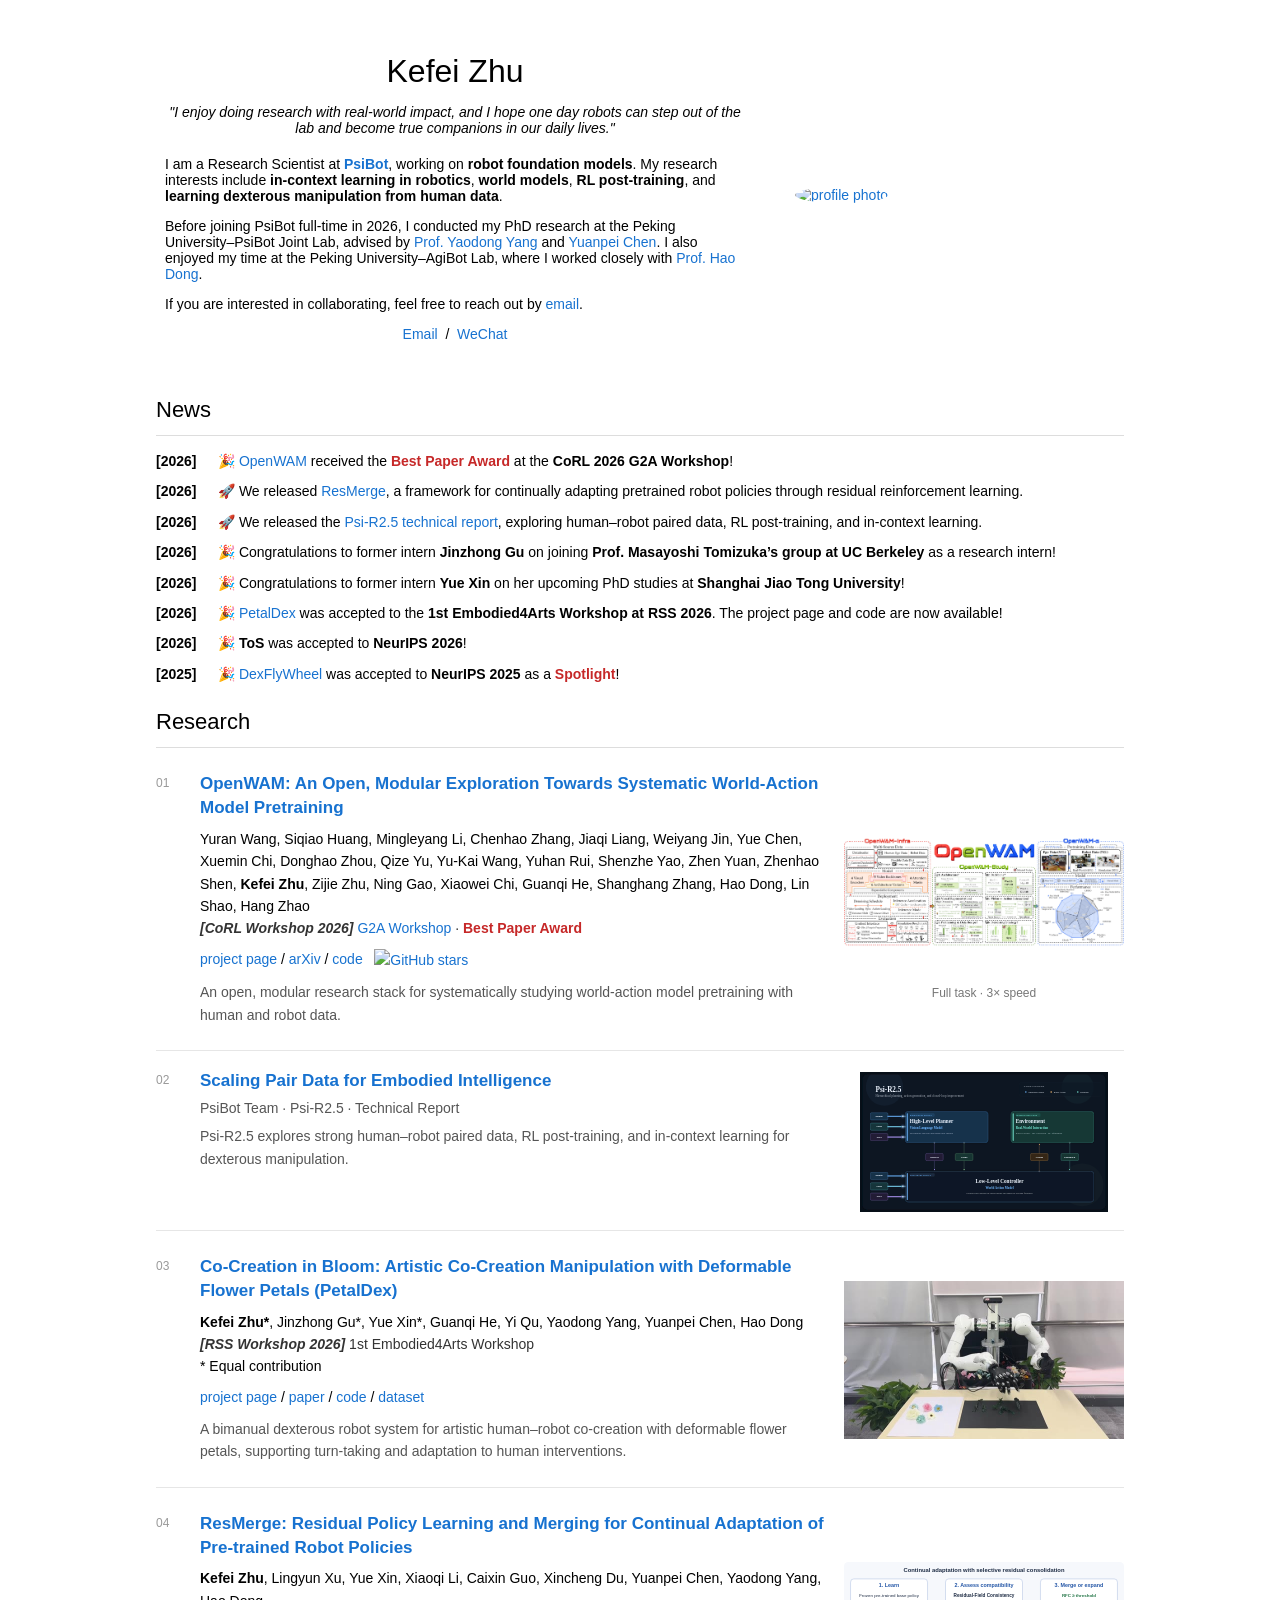
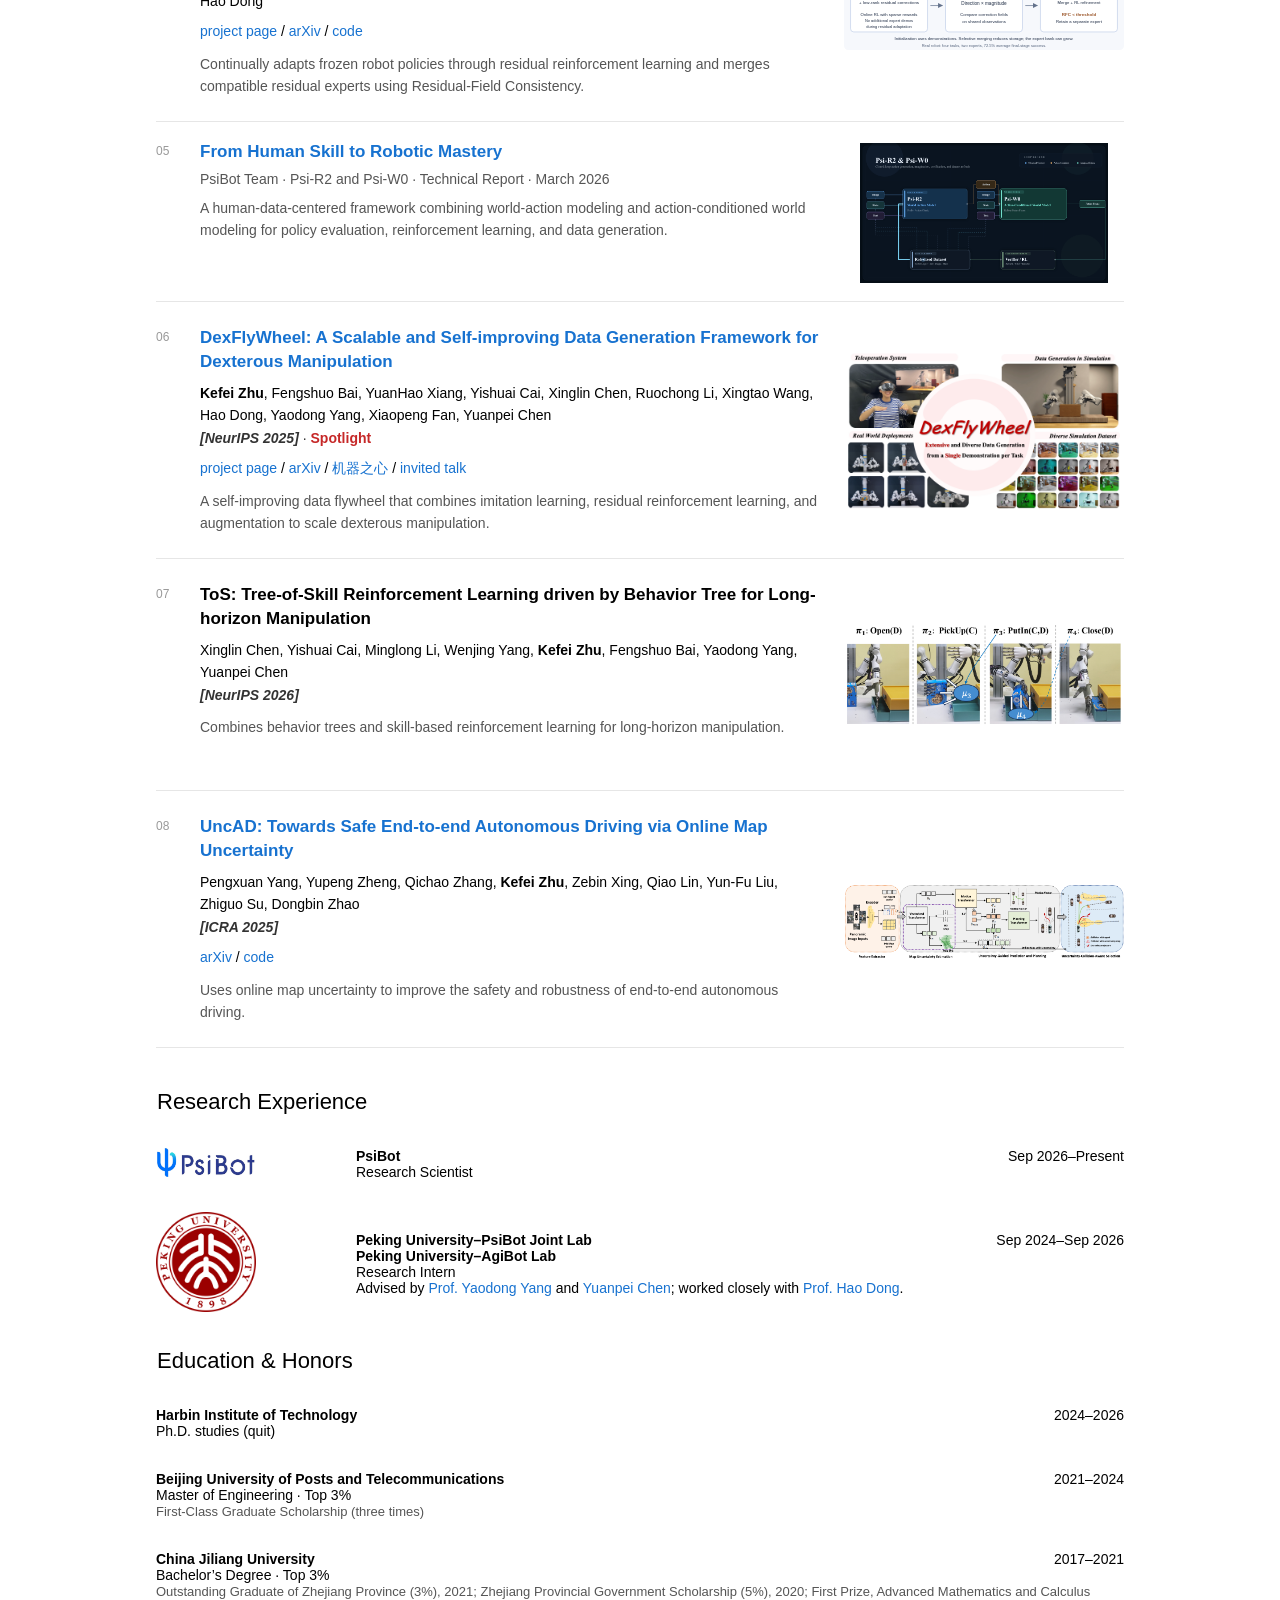
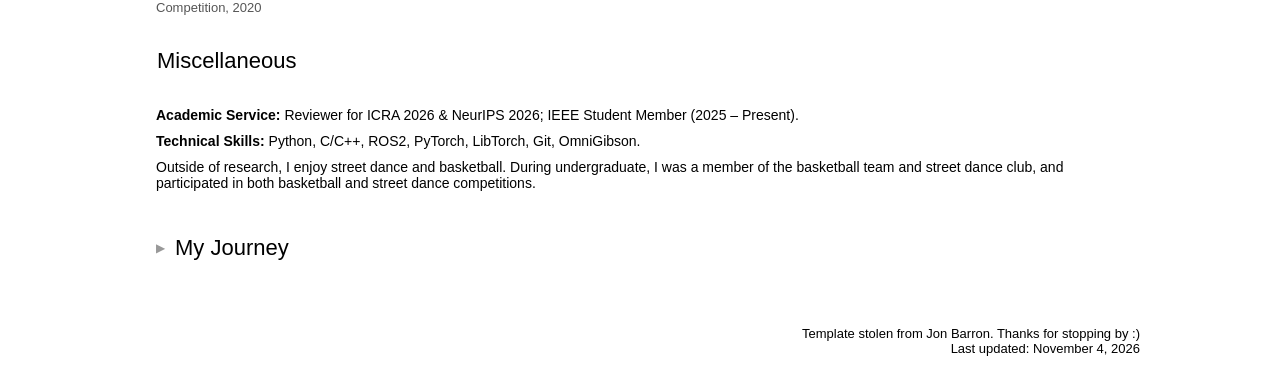
==== index.html @ 3077bc64 "Focus Yue Xin news on upcoming PhD studies" ====
<!DOCTYPE HTML>
<html lang="en">
  <head>
    <meta http-equiv="Content-Type" content="text/html; charset=UTF-8">

    <title>Kefei Zhu</title>

    <meta name="author" content="Kefei Zhu">
    <meta name="description" content="Kefei Zhu, Research Scientist at PsiBot. Research interests include in-context learning in robotics, world models, RL post-training, and dexterous manipulation from human data.">
    <meta name="viewport" content="width=device-width, initial-scale=1">
    <link rel="shortcut icon" href="images/favicon/favicon.ico" type="image/x-icon">
    <link rel="stylesheet" type="text/css" href="stylesheet.css?v=20261104-news">
  </head>

  <body>
    <main class="home-page">
          <table style="width:100%;border:0px;border-spacing:0px;border-collapse:separate;margin-right:auto;margin-left:auto;"><tbody>
            <tr style="padding:0px">
              <td style="padding:2.5%;width:63%;vertical-align:middle">
                <p class="name" style="text-align: center;">
                  Kefei Zhu
                </p>
                <p style="font-style: italic; text-align: center; margin-bottom: 20px;">
                  "I enjoy doing research with real-world impact, and I hope one day robots can step out of the lab and become true companions in our daily lives."
                </p>
                <p>
                  I am a Research Scientist at <a href="https://www.psibot.ai/en/home/"><strong>PsiBot</strong></a>, working on <strong>robot foundation models</strong>. My research interests include <strong>in-context learning in robotics</strong>, <strong>world models</strong>, <strong>RL post-training</strong>, and <strong>learning dexterous manipulation from human data</strong>.
                </p>
                <p>
                  Before joining PsiBot full-time in 2026, I conducted my PhD research at the Peking University&ndash;PsiBot Joint Lab, advised by <a href="https://www.yangyaodong.com/">Prof. Yaodong Yang</a> and <a href="https://cypypccpy.github.io/">Yuanpei Chen</a>. I also enjoyed my time at the Peking University&ndash;AgiBot Lab, where I worked closely with <a href="https://zsdonghao.github.io/">Prof. Hao Dong</a>.
                </p>
                <p>
                  If you are interested in collaborating, feel free to reach out by <a href="mailto:kefei.zhu321@gmail.com">email</a>.
                </p>
                <p style="text-align:center">
                  <a href="mailto:kefei.zhu321@gmail.com">Email</a> &nbsp;/&nbsp;
                  <a href="images/wechat.jpg">WeChat</a>
                  <!-- <a href="https://github.com/kefeizhu/">Github</a> -->
                </p>
              </td>
              <td style="padding:2.5%;width:37%;max-width:37%">
                <a href="images/KefeiZhu.jpg"><img style="width:100%;max-width:100%;object-fit: cover; border-radius: 50%;" alt="profile photo" src="images/KefeiZhu.jpg" class="hoverZoomLink"></a>
              </td>
            </tr>
          </tbody></table>
          <section class="news-section" aria-labelledby="news-heading">
            <h2 id="news-heading">News</h2>
            <ul class="news-list">
              <li><strong class="news-date">[2026]</strong><span>🎉 <a href="https://openwam-official.github.io/">OpenWAM</a> received the <strong class="publication-award">Best Paper Award</strong> at the <strong>CoRL 2026 G2A Workshop</strong>!</span></li>
              <li><strong class="news-date">[2026]</strong><span>🚀 We released <a href="https://resmerge.github.io/">ResMerge</a>, a framework for continually adapting pretrained robot policies through residual reinforcement learning.</span></li>
              <li><strong class="news-date">[2026]</strong><span>🚀 We released the <a href="https://cypypccpy.github.io/scaling-pair-data.github.io/">Psi-R2.5 technical report</a>, exploring human–robot paired data, RL post-training, and in-context learning.</span></li>
              <li><strong class="news-date">[2026]</strong><span>🎉 Congratulations to former intern <strong>Jinzhong Gu</strong> on joining <strong>Prof. Masayoshi Tomizuka’s group at UC Berkeley</strong> as a research intern!</span></li>
              <li><strong class="news-date">[2026]</strong><span>🎉 Congratulations to former intern <strong>Yue Xin</strong> on her upcoming PhD studies at <strong>Shanghai Jiao Tong University</strong>!</span></li>
              <li><strong class="news-date">[2026]</strong><span>🎉 <a href="https://petaldex.github.io/">PetalDex</a> was accepted to the <strong>1st Embodied4Arts Workshop at RSS 2026</strong>. The project page and code are now available!</span></li>
              <li><strong class="news-date">[2026]</strong><span>🎉 <strong>ToS</strong> was accepted to <strong>NeurIPS 2026</strong>!</span></li>
              <li><strong class="news-date">[2025]</strong><span>🎉 <a href="https://dexflywheel.github.io/">DexFlyWheel</a> was accepted to <strong>NeurIPS 2025</strong> as a <strong class="publication-award">Spotlight</strong>!</span></li>
            </ul>
          </section>
          <section class="research-section" aria-labelledby="research-heading">
            <h2 id="research-heading">Research</h2>
            <div class="research-list">
            <article class="research-work" aria-labelledby="openwam-title">
              <span class="research-number" aria-hidden="true">01</span>
              <div class="research-details">
                <h3 class="research-title" id="openwam-title"><a href="https://openwam-official.github.io/"><span class="papertitle">OpenWAM: An Open, Modular Exploration Towards Systematic World-Action Model Pretraining</span></a></h3>
                Yuran Wang, Siqiao Huang, Mingleyang Li, Chenhao Zhang, Jiaqi Liang, Weiyang Jin, Yue Chen, Xuemin Chi, Donghao Zhou, Qize Yu, Yu-Kai Wang, Yuhan Rui, Shenzhe Yao, Zhen Yuan, Zhenhao Shen, <strong>Kefei Zhu</strong>, Zijie Zhu, Ning Gao, Xiaowei Chi, Guanqi He, Shanghang Zhang, Hao Dong, Lin Shao, Hang Zhao<br>
                <span class="publication-status"><strong class="publication-venue">[CoRL Workshop 2026]</strong> <a href="https://actiongapworkshop.github.io/">G2A Workshop</a> &middot; <strong class="publication-award">Best Paper Award</strong></span>
                <p class="paper-links"><a href="https://openwam-official.github.io/">project page</a> / <a href="https://arxiv.org/abs/2609.07398">arXiv</a> / <a href="https://github.com/OpenWAM-Official/OpenWAM">code</a> &nbsp; <a href="https://github.com/OpenWAM-Official/OpenWAM"><img class="stars-badge" src="https://img.shields.io/github/stars/OpenWAM-Official/OpenWAM?style=social" alt="GitHub stars" loading="lazy"></a></p>
                <p class="research-description">An open, modular research stack for systematically studying world-action model pretraining with human and robot data.</p>
              </div>
              <figure class="research-preview"><a href="https://openwam-official.github.io/"><video autoplay muted loop playsinline preload="metadata" poster="images/openwam.jpg" aria-label="OpenWAM — complete dexterous toy-tower stacking task at 3× speed"><source src="media/openwam-tower.mp4" type="video/mp4"><img class="paper-image" src="images/openwam.jpg" alt="OpenWAM: An Open, Modular Exploration Towards Systematic World-Action Model Pretraining" loading="lazy"></video></a><figcaption class="preview-caption">Full task &middot; 3&times; speed</figcaption></figure>
            </article>
            <article class="research-work research-work--report" aria-labelledby="psi-r25-title">
              <span class="research-number" aria-hidden="true">02</span>
              <div class="research-details">
                <h3 class="research-title" id="psi-r25-title"><a href="https://cypypccpy.github.io/scaling-pair-data.github.io/"><span class="papertitle">Scaling Pair Data for Embodied Intelligence</span></a></h3>
                <p class="report-meta">PsiBot Team &middot; Psi-R2.5 &middot; Technical Report</p>
                <p class="research-description">Psi-R2.5 explores strong human–robot paired data, RL post-training, and in-context learning for dexterous manipulation.</p>
              </div>
              <figure class="research-preview"><a href="https://cypypccpy.github.io/scaling-pair-data.github.io/"><video autoplay muted loop playsinline preload="metadata" poster="images/psi-r25.svg" aria-label="Scaling Pair Data for Embodied Intelligence — demonstration preview"><source src="media/psi-r25.mp4" type="video/mp4"><img class="paper-image" src="images/psi-r25.svg" alt="Scaling Pair Data for Embodied Intelligence" loading="lazy"></video></a></figure>
            </article>
            <article class="research-work" aria-labelledby="petaldex-title">
              <span class="research-number" aria-hidden="true">03</span>
              <div class="research-details">
                <h3 class="research-title" id="petaldex-title"><a href="https://petaldex.github.io/"><span class="papertitle">Co-Creation in Bloom: Artistic Co-Creation Manipulation with Deformable Flower Petals (PetalDex)</span></a></h3>
                <strong>Kefei Zhu*</strong>, Jinzhong Gu*, Yue Xin*, Guanqi He, Yi Qu, Yaodong Yang, Yuanpei Chen, Hao Dong<br>
                <span class="publication-status"><strong class="publication-venue">[RSS Workshop 2026]</strong> 1st Embodied4Arts Workshop</span><br>
                <span class="equal-contribution">* Equal contribution</span>
                <p class="paper-links"><a href="https://petaldex.github.io/">project page</a> / <a href="https://petaldex.github.io/RSS2026_embodied4arts_workshop.pdf">paper</a> / <a href="https://github.com/zhucoffee/PetalDex">code</a> / <a href="https://huggingface.co/datasets/jasonGUself/PetalDex">dataset</a></p>
                <p class="research-description">A bimanual dexterous robot system for artistic human–robot co-creation with deformable flower petals, supporting turn-taking and adaptation to human interventions.</p>
              </div>
              <figure class="research-preview"><a href="https://petaldex.github.io/"><video autoplay muted loop playsinline preload="metadata" poster="images/petaldex-more-demos-04.jpg" aria-label="PetalDex — More Demos 04, complete flower-petal manipulation demonstration"><source src="media/petaldex-more-demos-04.mp4" type="video/mp4"><img class="paper-image" src="images/petaldex-more-demos-04.jpg" alt="PetalDex: artistic flower-petal manipulation" loading="lazy"></video></a></figure>
            </article>
            <article class="research-work" aria-labelledby="resmerge-title">
              <span class="research-number" aria-hidden="true">04</span>
              <div class="research-details">
                <h3 class="research-title" id="resmerge-title"><a href="https://resmerge.github.io/"><span class="papertitle">ResMerge: Residual Policy Learning and Merging for Continual Adaptation of Pre-trained Robot Policies</span></a></h3>
                <strong>Kefei Zhu</strong>, Lingyun Xu, Yue Xin, Xiaoqi Li, Caixin Guo, Xincheng Du, Yuanpei Chen, Yaodong Yang, Hao Dong<br>
                <p class="paper-links"><a href="https://resmerge.github.io/">project page</a> / <a href="https://arxiv.org/abs/2610.41663">arXiv</a> / <a href="https://github.com/zhucoffee/resmerge-official">code</a></p>
                <p class="research-description">Continually adapts frozen robot policies through residual reinforcement learning and merges compatible residual experts using Residual-Field Consistency.</p>
              </div>
              <figure class="research-preview"><a href="https://resmerge.github.io/"><video autoplay muted loop playsinline preload="metadata" poster="images/resmerge.svg" aria-label="ResMerge: Residual Policy Learning and Merging for Continual Adaptation of Pre-trained Robot Policies — demonstration preview"><source src="media/resmerge.mp4" type="video/mp4"><img class="paper-image" src="images/resmerge.svg" alt="ResMerge: Residual Policy Learning and Merging for Continual Adaptation of Pre-trained Robot Policies" loading="lazy"></video></a></figure>
            </article>
            <article class="research-work research-work--report" aria-labelledby="psi-human-skill-title">
              <span class="research-number" aria-hidden="true">05</span>
              <div class="research-details">
                <h3 class="research-title" id="psi-human-skill-title"><a href="https://cypypccpy.github.io/tech-blog.github.io/"><span class="papertitle">From Human Skill to Robotic Mastery</span></a></h3>
                <p class="report-meta">PsiBot Team &middot; Psi-R2 and Psi-W0 &middot; Technical Report &middot; March 2026</p>
                <p class="research-description">A human-data-centered framework combining world-action modeling and action-conditioned world modeling for policy evaluation, reinforcement learning, and data generation.</p>
              </div>
              <figure class="research-preview"><a href="https://cypypccpy.github.io/tech-blog.github.io/"><img class="paper-image" src="images/psi-human-skill.gif" alt="From Human Skill to Robotic Mastery" loading="lazy"></a></figure>
            </article>
            <article class="research-work" aria-labelledby="dexflywheel-title">
              <span class="research-number" aria-hidden="true">06</span>
              <div class="research-details">
                <h3 class="research-title" id="dexflywheel-title"><a href="https://dexflywheel.github.io/"><span class="papertitle">DexFlyWheel: A Scalable and Self-improving Data Generation Framework for Dexterous Manipulation</span></a></h3>
                <strong>Kefei Zhu</strong>, Fengshuo Bai, YuanHao Xiang, Yishuai Cai, Xinglin Chen, Ruochong Li, Xingtao Wang, Hao Dong, Yaodong Yang, Xiaopeng Fan, Yuanpei Chen<br>
                <span class="publication-status"><strong class="publication-venue">[NeurIPS 2025]</strong> &middot; <strong class="publication-award">Spotlight</strong></span>
                <p class="paper-links"><a href="https://dexflywheel.github.io/">project page</a> / <a href="https://arxiv.org/abs/2509.23829">arXiv</a> / <a href="https://mp.weixin.qq.com/s/LDokC_fXorPEbX37he-Esg">机器之心</a> / <a href="https://www.bilibili.com/video/BV1tXUQBUEtm/">invited talk</a></p>
                <p class="research-description">A self-improving data flywheel that combines imitation learning, residual reinforcement learning, and augmentation to scale dexterous manipulation.</p>
              </div>
              <figure class="research-preview"><a href="https://dexflywheel.github.io/"><video autoplay muted loop playsinline preload="metadata" poster="images/dexflywheel.jpg" aria-label="DexFlyWheel: A Scalable and Self-improving Data Generation Framework for Dexterous Manipulation — demonstration preview"><source src="media/dexflywheel.mp4" type="video/mp4"><img class="paper-image" src="images/dexflywheel.jpg" alt="DexFlyWheel: A Scalable and Self-improving Data Generation Framework for Dexterous Manipulation" loading="lazy"></video></a></figure>
            </article>
            <article class="research-work" aria-labelledby="tos-title">
              <span class="research-number" aria-hidden="true">07</span>
              <div class="research-details">
                <h3 class="research-title" id="tos-title"><span class="papertitle">ToS: Tree-of-Skill Reinforcement Learning driven by Behavior Tree for Long-horizon Manipulation</span></h3>
                Xinglin Chen, Yishuai Cai, Minglong Li, Wenjing Yang, <strong>Kefei Zhu</strong>, Fengshuo Bai, Yaodong Yang, Yuanpei Chen<br>
                <span class="publication-status"><strong class="publication-venue">[NeurIPS 2026]</strong></span>
                <p class="research-description">Combines behavior trees and skill-based reinforcement learning for long-horizon manipulation.</p>
              </div>
              <figure class="research-preview"><img class="paper-image" src="images/tos.jpg" alt="ToS: Tree-of-Skill Reinforcement Learning driven by Behavior Tree for Long-horizon Manipulation" loading="lazy"></figure>
            </article>
            <article class="research-work" aria-labelledby="uncad-title">
              <span class="research-number" aria-hidden="true">08</span>
              <div class="research-details">
                <h3 class="research-title" id="uncad-title"><a href="https://arxiv.org/abs/2504.12826"><span class="papertitle">UncAD: Towards Safe End-to-end Autonomous Driving via Online Map Uncertainty</span></a></h3>
                Pengxuan Yang, Yupeng Zheng, Qichao Zhang, <strong>Kefei Zhu</strong>, Zebin Xing, Qiao Lin, Yun-Fu Liu, Zhiguo Su, Dongbin Zhao<br>
                <span class="publication-status"><strong class="publication-venue">[ICRA 2025]</strong></span>
                <p class="paper-links"><a href="https://arxiv.org/abs/2504.12826">arXiv</a> / <a href="https://github.com/pengxuanyang/UncAD">code</a></p>
                <p class="research-description">Uses online map uncertainty to improve the safety and robustness of end-to-end autonomous driving.</p>
              </div>
              <figure class="research-preview"><a href="https://arxiv.org/abs/2504.12826"><img class="paper-image" src="images/UncAD.jpg" alt="UncAD: Towards Safe End-to-end Autonomous Driving via Online Map Uncertainty" loading="lazy"></a></figure>
            </article>
            </div>
          </section>

          <table style="width:100%;margin:0 auto;border:0;border-spacing:0;padding:16px;">
            <tbody><tr><td><h2>Research Experience</h2></td></tr></tbody>
          </table>
          <table style="width:100%;border:0;border-spacing:0;margin:0 auto;"><tbody>
            <tr>
              <td style="padding:16px;width:20%;vertical-align:middle;"><img class="institution-logo" src="images/psibot_logo.jpg" alt="PsiBot logo" loading="lazy"></td>
              <td style="padding:16px;width:80%;vertical-align:middle;">
                <strong>PsiBot</strong><span class="entry-date">Sep 2026&ndash;Present</span><br>
                Research Scientist
              </td>
            </tr>
            <tr>
              <td style="padding:16px;width:20%;vertical-align:middle;"><img class="institution-logo" src="images/pku_logo.jpg" alt="Peking University logo" loading="lazy"></td>
              <td style="padding:16px;width:80%;vertical-align:middle;">
                <strong>Peking University&ndash;PsiBot Joint Lab</strong><span class="entry-date">Sep 2024&ndash;Sep 2026</span><br>
                <strong>Peking University&ndash;AgiBot Lab</strong><br>
                Research Intern<br>
                Advised by <a href="https://www.yangyaodong.com/">Prof. Yaodong Yang</a> and <a href="https://cypypccpy.github.io/">Yuanpei Chen</a>; worked closely with <a href="https://zsdonghao.github.io/">Prof. Hao Dong</a>.
              </td>
            </tr>
          </tbody></table>

          <table style="width:100%;margin:0 auto;border:0;border-spacing:0;padding:16px;">
            <tbody><tr><td><h2>Education &amp; Honors</h2></td></tr></tbody>
          </table>
          <table style="width:100%;border:0;border-spacing:0;margin:0 auto;"><tbody>
            <tr>
              <td style="padding:16px;width:100%;vertical-align:middle;">
                <strong>Harbin Institute of Technology</strong><span class="entry-date">2024&ndash;2026</span><br>
                Ph.D. studies (quit)
              </td>
            </tr>
            <tr>
              <td style="padding:16px;width:100%;vertical-align:middle;">
                <strong>Beijing University of Posts and Telecommunications</strong><span class="entry-date">2021&ndash;2024</span><br>
                Master of Engineering &middot; Top 3%<br>
                <span class="honors">First-Class Graduate Scholarship (three times)</span>
              </td>
            </tr>
            <tr>
              <td style="padding:16px;width:100%;vertical-align:middle;">
                <strong>China Jiliang University</strong><span class="entry-date">2017&ndash;2021</span><br>
                Bachelor&rsquo;s Degree &middot; Top 3%<br>
                <span class="honors">Outstanding Graduate of Zhejiang Province (3%), 2021; Zhejiang Provincial Government Scholarship (5%), 2020; First Prize, Advanced Mathematics and Calculus Competition, 2020</span>
              </td>
            </tr>
          </tbody></table>

          <table style="width:100%; margin:0 auto; border:0; border-spacing:0; padding:16px;"><tbody>
            <tr>
              <td>
                <h2>Miscellaneous</h2>
              </td>
            </tr>
          </tbody></table>
          <table style="width:100%;border:0;border-spacing:0;margin:0 auto;"><tbody>
            <tr>
              <td style="padding:16px;width:100%;vertical-align:middle;">
                <p style="margin:0 0 10px;">
                  <strong>Academic Service:</strong> Reviewer for ICRA 2026 &amp; NeurIPS 2026; IEEE Student Member (2025 &ndash; Present).
                </p>
                <p style="margin:0 0 10px;">
                  <strong>Technical Skills:</strong> Python, C/C++, ROS2, PyTorch, LibTorch, Git, OmniGibson.
                </p>
                <p style="margin:0;">
                  Outside of research, I enjoy street dance and basketball. During undergraduate, I was a member of the basketball team and street dance club, and participated in both basketball and street dance competitions.
                </p>
              </td>
            </tr>
          </tbody></table>

          <section class="journey-section" aria-labelledby="journey-heading">
            <details class="journey-section-details" id="my-journey">
              <summary><h2 id="journey-heading">My Journey</h2></summary>
              <div class="journey-philosophy">
                <p>
                  Looking back, many of my decisions seemed "risky" because they went against the grain.  But they were consistent in one thing: I kept choosing depth, long-term value, and technical foundations over short-term comfort. I don't regret the detours. They compounded.
                </p>
              </div>

              <div class="timeline">

                <div class="timeline-node">
                  <details>
                    <summary>2022.06</summary>
                    <div class="story">
                      Decision: Chose a young autonomous driving startup (PhiGent) over a big-tech internship that most of my peers pursued.<br>
                      <em>Story: I chose hands-on learning and faster feedback loops. Lost the glitz of big-tech, but I got to physically test and experience dozens of different autonomous vehicles, transforming from someone who barely knew cars into a total car enthusiast. 🚗✨</em>
                    </div>
                  </details>
                </div>

                <div class="timeline-node">
                  <details>
                    <summary>2023.03</summary>
                    <div class="story">
                      Decision: Chose a Zeekr PnC algorithm internship instead of a more predictable product-manager path at Horizon Robotics.<br>
                      <em>Story: I leaned into depth over comfort, diving into first principles by developing a C/C++ based ADAS system—a truly massive industrial-scale framework 💻. I'll never forget the scorching summer in Jiading, Shanghai, the boiling hot seats of the Zeekr 001 test cars 🥵, and my amazing, supportive colleagues. Hearing the TLA feature I worked on mentioned at the official product launch made my heart race. I proudly earned an SP-level return offer. Huge thanks to the Zeekr ADAS team, the place where my engineering skills were truly forged! Production deployment is the ultimate engineering crucible! 🔥🚗🛠️</em>
                    </div>
                  </details>
                </div>

                <div class="timeline-node">
                  <details>
                    <summary>2023.12</summary>
                    <div class="story">
                      Decision: Chose to continue research at CASIA instead of a SenseTime autonomous driving internship offer.<br>
                      <em>Story: Engineering helped me grow💪, but research fascinates me✨. I chose rigor and long-horizon questions—the kind of work that compounds, even if it looks slower at first. A massive thank you to the professors and peers at the CASIA DRL Lab—this was the birthplace of my research enlightenment. 🌱📚</em>
                    </div>
                  </details>
                </div>

                <div class="timeline-node">
                  <details>
                    <summary>2024.06</summary>
                    <div class="story">
                      Decision: Chose to pursue a PhD instead of lucrative SP offers from Huawei Vehicle BU and Zeekr.<br>
                      <em>Story: I chose long-term growth and independence, betting on compounding skills over early stability. Deeply grateful for my family's unwavering support❤️. RIP to all the LeetCode problems I grinded🙏, though TuT. I guess I won't be "Trapping Rain Water" with dynamic programming anytime soon 😢🌧️. </em>
                    </div>
                  </details>
                </div>

                <div class="timeline-node">
                  <details>
                    <summary>2024.09</summary>
                    <div class="story">
                      Decision: Chose embodied AI—joined PsiBot and Peking University as a research intern.<br>
                      <em>Story: I followed genuine curiosity and impact, moving toward scalable robot learning for open-world real life. Here, I learned how to drive a research project independently from start to finish and how to elegantly bridge industry and academia—this really feels like the best setup I could have asked for. 🤖✨</em>
                    </div>
                  </details>
                </div>

                <div class="timeline-node">
                  <details>
                    <summary>2026</summary>
                    <div class="story">
                      Goal: Hope to do something meaningful in embodied AI while keeping my hairline intact. 💻🤡<br>
                      <em>Story: Beyond the papers, I hope to keep that same "heart-racing" excitement I felt in the Zeekr test cars. Whether the loss curve goes down or the robot arm goes haywire, as long as I'm still solving hard problems with cool people, it's a win. (And please—stop staying up so late!) ✌️</em>
                    </div>
                  </details>
                </div>

              </div>
            </details>
          </section>

          <table style="width:100%;border:0px;border-spacing:0px;border-collapse:separate;margin-right:auto;margin-left:auto;margin-top:1.5rem;"><tbody>
            <tr>
              <td style="padding:0px">
                <p style="text-align:right;font-size:small;">
                  Template stolen from Jon Barron. Thanks for stopping by :)<br>
                  Last updated: November 4, 2026
                </p>
              </td>
            </tr>
          </tbody></table>
    </main>
  </body>
</html>
---- stylesheet.css ----
/* latin-ext */
@font-face {
  font-family: 'Lato';
  font-style: italic;
  font-weight: 400;
  src: local('Lato Italic'), local('Lato-Italic'), url(https://fonts.gstatic.com/s/lato/v15/S6u8w4BMUTPHjxsAUi-qNiXg7eU0.woff2) format('woff2');
  unicode-range: U+0100-024F, U+0259, U+1E00-1EFF, U+2020, U+20A0-20AB, U+20AD-20CF, U+2113, U+2C60-2C7F, U+A720-A7FF;
}
/* latin */
@font-face {
  font-family: 'Lato';
  font-style: italic;
  font-weight: 400;
  src: local('Lato Italic'), local('Lato-Italic'), url(https://fonts.gstatic.com/s/lato/v15/S6u8w4BMUTPHjxsAXC-qNiXg7Q.woff2) format('woff2');
  unicode-range: U+0000-00FF, U+0131, U+0152-0153, U+02BB-02BC, U+02C6, U+02DA, U+02DC, U+2000-206F, U+2074, U+20AC, U+2122, U+2191, U+2193, U+2212, U+2215, U+FEFF, U+FFFD;
}
/* latin-ext */
@font-face {
  font-family: 'Lato';
  font-style: italic;
  font-weight: 700;
  src: local('Lato Bold Italic'), local('Lato-BoldItalic'), url(https://fonts.gstatic.com/s/lato/v15/S6u_w4BMUTPHjxsI5wq_FQftx9897sxZ.woff2) format('woff2');
  unicode-range: U+0100-024F, U+0259, U+1E00-1EFF, U+2020, U+20A0-20AB, U+20AD-20CF, U+2113, U+2C60-2C7F, U+A720-A7FF;
}
/* latin */
@font-face {
  font-family: 'Lato';
  font-style: italic;
  font-weight: 700;
  src: local('Lato Bold Italic'), local('Lato-BoldItalic'), url(https://fonts.gstatic.com/s/lato/v15/S6u_w4BMUTPHjxsI5wq_Gwftx9897g.woff2) format('woff2');
  unicode-range: U+0000-00FF, U+0131, U+0152-0153, U+02BB-02BC, U+02C6, U+02DA, U+02DC, U+2000-206F, U+2074, U+20AC, U+2122, U+2191, U+2193, U+2212, U+2215, U+FEFF, U+FFFD;
}
/* latin-ext */
@font-face {
  font-family: 'Lato';
  font-style: normal;
  font-weight: 400;
  src: local('Lato Regular'), local('Lato-Regular'), url(https://fonts.gstatic.com/s/lato/v15/S6uyw4BMUTPHjxAwXiWtFCfQ7A.woff2) format('woff2');
  unicode-range: U+0100-024F, U+0259, U+1E00-1EFF, U+2020, U+20A0-20AB, U+20AD-20CF, U+2113, U+2C60-2C7F, U+A720-A7FF;
}
/* latin */
@font-face {
  font-family: 'Lato';
  font-style: normal;
  font-weight: 400;
  src: local('Lato Regular'), local('Lato-Regular'), url(https://fonts.gstatic.com/s/lato/v15/S6uyw4BMUTPHjx4wXiWtFCc.woff2) format('woff2');
  unicode-range: U+0000-00FF, U+0131, U+0152-0153, U+02BB-02BC, U+02C6, U+02DA, U+02DC, U+2000-206F, U+2074, U+20AC, U+2122, U+2191, U+2193, U+2212, U+2215, U+FEFF, U+FFFD;
}
/* latin-ext */
@font-face {
  font-family: 'Lato';
  font-style: normal;
  font-weight: 700;
  src: local('Lato Bold'), local('Lato-Bold'), url(https://fonts.gstatic.com/s/lato/v15/S6u9w4BMUTPHh6UVSwaPGQ3q5d0N7w.woff2) format('woff2');
  unicode-range: U+0100-024F, U+0259, U+1E00-1EFF, U+2020, U+20A0-20AB, U+20AD-20CF, U+2113, U+2C60-2C7F, U+A720-A7FF;
}
/* latin */
@font-face {
  font-family: 'Lato';
  font-style: normal;
  font-weight: 700;
  src: local('Lato Bold'), local('Lato-Bold'), url(https://fonts.gstatic.com/s/lato/v15/S6u9w4BMUTPHh6UVSwiPGQ3q5d0.woff2) format('woff2');
  unicode-range: U+0000-00FF, U+0131, U+0152-0153, U+02BB-02BC, U+02C6, U+02DA, U+02DC, U+2000-206F, U+2074, U+20AC, U+2122, U+2191, U+2193, U+2212, U+2215, U+FEFF, U+FFFD;
}

a {
  color: #1772d0;
  text-decoration: none;
}

a:focus,
a:hover {
  color: #f09228;
  text-decoration: none;
}

body,
td,
th,
tr,
p,
a {
  font-family: 'Lato', Verdana, Helvetica, sans-serif;
  font-size: 14px;
}

strong {
  font-family: 'Lato', Verdana, Helvetica, sans-serif;
  font-size: 14px;
}

h2 {
  margin: 0;
  font-weight: normal;
  font-family: 'Lato', Verdana, Helvetica, sans-serif;
  font-size: 22px;
}

.papertitle {
  font-family: 'Lato', Verdana, Helvetica, sans-serif;
  font-size: 14px;
  font-weight: 700;
}

.name {
  padding-top: 20px;
  margin: 0;
  font-family: 'Lato', Verdana, Helvetica, sans-serif;
  font-size: 32px;
}

.one {
  width: 200px;
  height: 200px;
  position: relative;
  overflow: hidden;
}

.two {
  width: 200px;
  height: 200px;
  position: absolute;
  top: 0;
  left: 0;
  opacity: 0;
  transition: opacity .2s ease-in-out;
  -moz-transition: opacity .2s ease-in-out;
  -webkit-transition: opacity .2s ease-in-out;
}

.two img {
  width: 200px;
  height: 200px;
  object-fit: cover;
}

.fade {
  transition: opacity .2s ease-in-out;
  -moz-transition: opacity .2s ease-in-out;
  -webkit-transition: opacity .2s ease-in-out;
}

span.highlight {
  background-color: #ffffd0;
}

.colored-box {
    color: black;
    padding: 20px;
    display: inline-block;
    border-radius: 10px;
}

.paper-image {
  display: block;
  width: 200px;
  max-width: 100%;
  height: auto;
}

.institution-logo {
  width: 100px;
  max-width: 100%;
  height: auto;
}

.publication-status {
  color: #333;
}

.publication-venue {
  font-style: italic;
  font-weight: 700;
}

.publication-award {
  color: #c62828;
  font-weight: 700;
}

.preview-caption {
  margin-top: 4px;
  color: #777;
  font-size: 12px;
  text-align: center;
}

.paper-links {
  margin: 8px 0;
}

.stars-badge {
  height: 20px;
  vertical-align: middle;
}

.home-page {
  width: 100%;
  max-width: 1000px;
  margin: 0 auto;
}

.news-section,
.research-section {
  margin: 16px 16px 24px;
}

.news-section > h2,
.research-section > h2 {
  padding-bottom: 12px;
  border-bottom: 1px solid #ddd;
}

.news-list {
  margin: 14px 0 0;
  padding: 0;
  list-style: none;
}

.news-list li {
  display: grid;
  grid-template-columns: 52px minmax(0, 1fr);
  gap: 10px;
  margin: 0 0 8px;
  line-height: 1.6;
}

.news-date {
  white-space: nowrap;
}

.research-work {
  display: grid;
  grid-template-columns: 24px minmax(0, 1fr) 280px;
  gap: 20px;
  align-items: start;
  padding: 24px 0;
  border-bottom: 1px solid #e6e6e6;
}

.research-number {
  padding-top: 4px;
  color: #999;
  font-size: 12px;
}

.research-details {
  min-width: 0;
  line-height: 1.6;
}

.research-title {
  margin: 0 0 8px;
  font-size: 17px;
  font-weight: 600;
  line-height: 1.4;
}

.research-title a,
.research-title .papertitle {
  font-size: inherit;
  font-weight: inherit;
}

.research-preview {
  align-self: center;
  margin: 3px 0 0;
}

.research-preview .paper-image,
.research-preview video {
  display: block;
  width: 100%;
  max-width: none;
  height: 180px;
  object-fit: contain;
  border-radius: 2px;
}

.research-work--report {
  padding: 18px 0;
}

.research-work--report .research-title {
  margin-bottom: 4px;
}

.report-meta {
  margin: 0;
  color: #555;
}

.research-work--report .research-description {
  margin-top: 6px;
}

.research-work--report .research-preview .paper-image,
.research-work--report .research-preview video {
  height: auto;
  max-height: 140px;
}

.research-details .paper-links {
  margin: 8px 0 0;
}

.research-description {
  margin: 10px 0 0;
  color: #555;
}

.entry-date {
  float: right;
}

.honors {
  color: #555;
  font-size: 13px;
}

.journey-section {
  padding: 16px;
}

.journey-section-details > summary {
  display: flex;
  align-items: center;
  gap: 10px;
  padding: 12px 0;
  cursor: pointer;
  list-style: none;
}

.journey-section-details > summary::-webkit-details-marker {
  display: none;
}

.journey-section-details > summary::before {
  content: '▶';
  color: #999;
  font-size: 12px;
}

.journey-section-details[open] > summary::before {
  content: '▼';
}

.journey-section-details > summary:focus-visible {
  outline: 2px solid #1772d0;
  outline-offset: 4px;
}

.journey-section .timeline {
  position: relative;
  padding-left: 32px;
  border-left: 2px solid #ddd;
}

.journey-section .timeline-node {
  position: relative;
  margin-bottom: 12px;
}

.journey-section .timeline-node::before {
  content: '';
  position: absolute;
  left: -40px;
  top: 8px;
  width: 10px;
  height: 10px;
  border-radius: 50%;
  background: #1772d0;
}

.journey-section .timeline-node details summary {
  cursor: pointer;
  font-weight: 600;
  font-size: 16px;
  list-style: none;
  padding: 4px 0;
}

.journey-section .timeline-node details summary::-webkit-details-marker {
  display: none;
}

.journey-section .timeline-node details summary::after {
  content: ' ▶';
  font-size: 12px;
  color: #999;
}

.journey-section .timeline-node details[open] summary::after {
  content: ' ▼';
}

.journey-section .timeline-node .story {
  margin-top: 8px;
  padding: 12px;
  background: #f9f9f9;
  border-radius: 6px;
  color: #444;
  line-height: 1.6;
  font-size: 14px;
}

.journey-section .timeline-node .story em {
  display: block;
  margin-top: 6px;
  color: #666;
  font-style: italic;
}

.journey-section .journey-philosophy {
  background: #f7f7f7;
  padding: 20px 24px;
  border-radius: 10px;
  margin-bottom: 20px;
}

.journey-section .journey-philosophy p {
  margin: 0;
  font-size: 15px;
  line-height: 1.7;
  color: #444;
}

@media (max-width: 760px) {
  .research-work {
    grid-template-columns: minmax(0, 1fr);
    gap: 16px;
  }

  .research-number {
    display: none;
  }

  .research-preview {
    justify-self: center;
    width: 100%;
    max-width: 560px;
    margin: 0;
  }

  .research-preview .paper-image,
  .research-preview video {
    height: auto;
    max-height: 320px;
  }
}

@media (max-width: 600px) {
  .entry-date {
    display: block;
    float: none;
    color: #666;
    margin-top: 4px;
  }
}
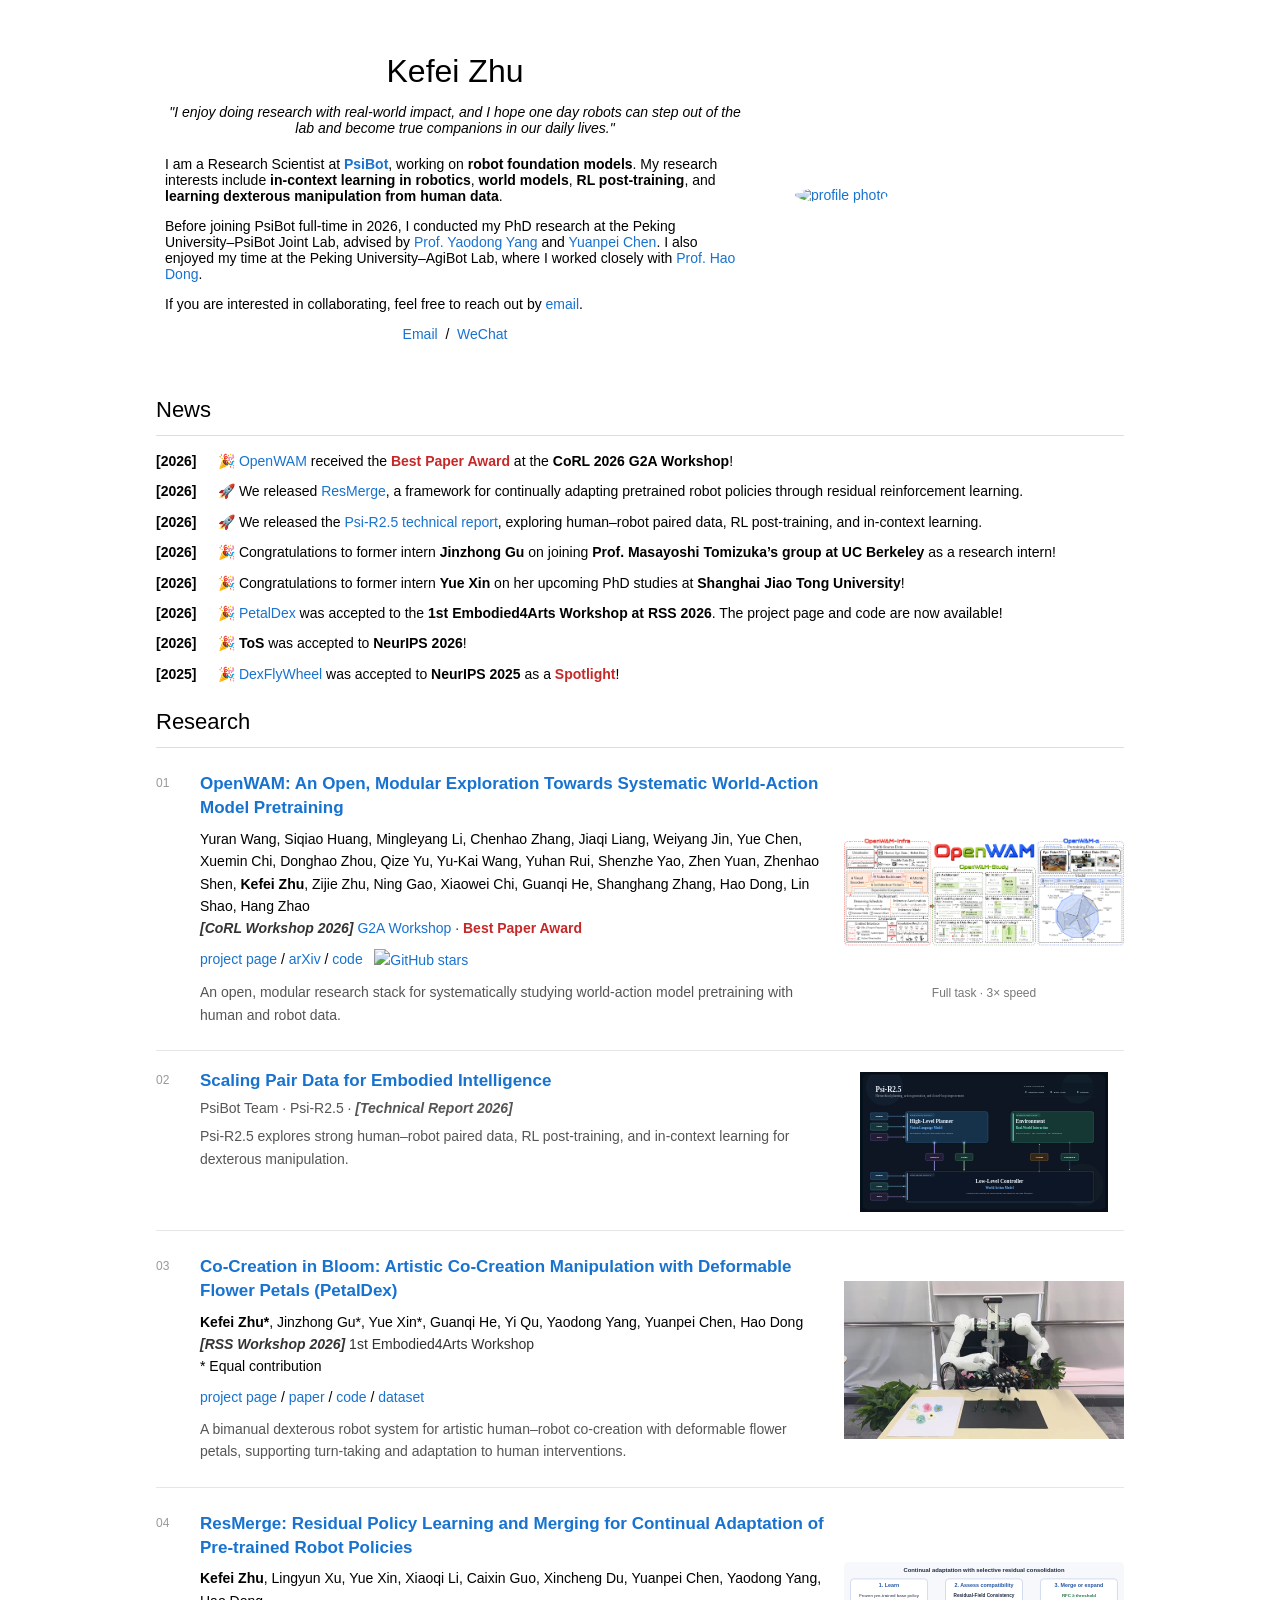
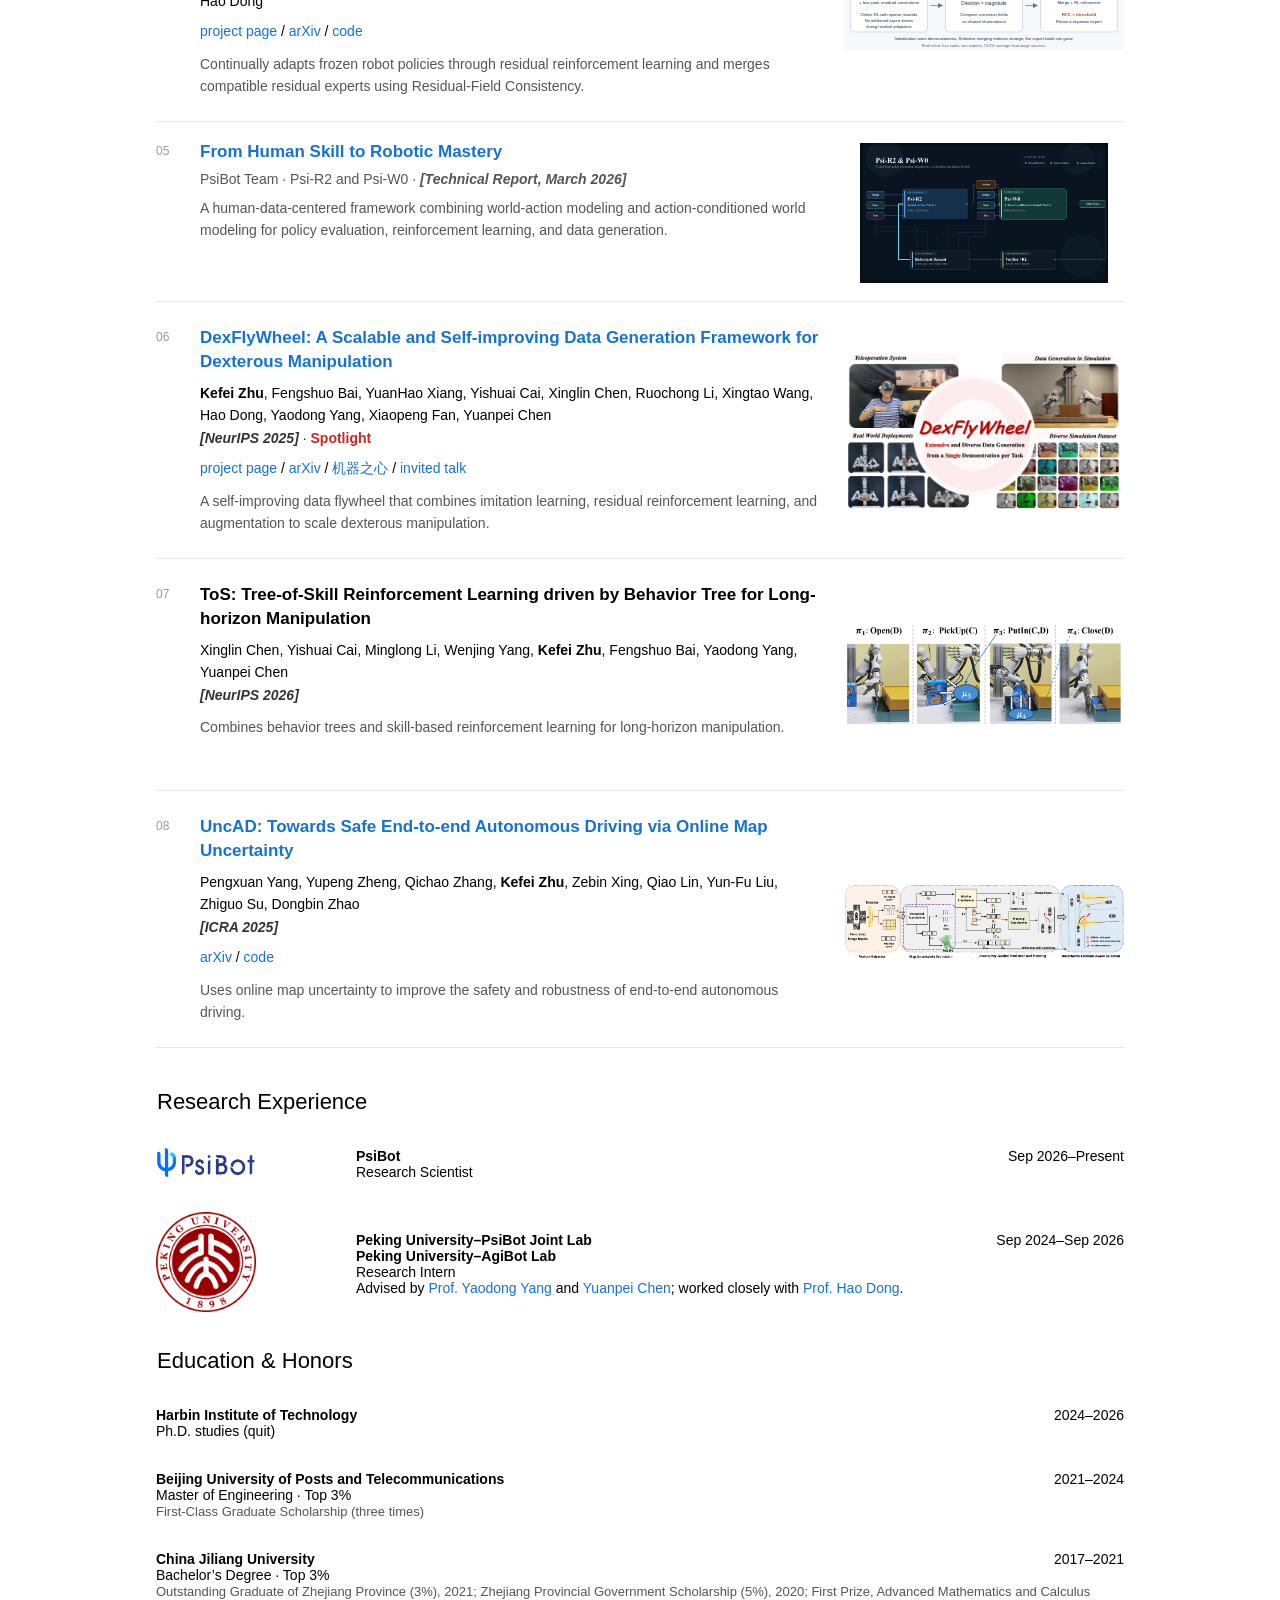
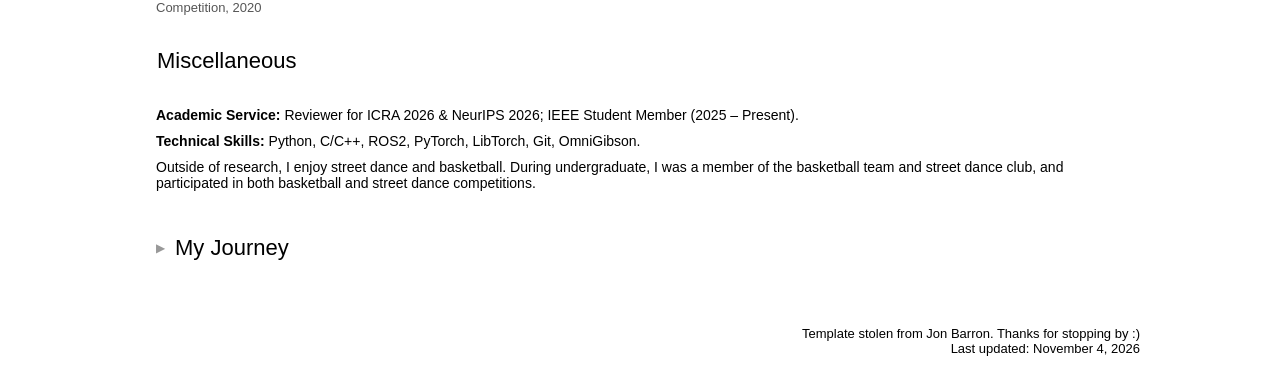
==== commit c71bf0a8: "Style technical report labels like publication venues" ====
--- a/index.html
+++ b/index.html
@@ -74,7 +74,7 @@
               <span class="research-number" aria-hidden="true">02</span>
               <div class="research-details">
                 <h3 class="research-title" id="psi-r25-title"><a href="https://cypypccpy.github.io/scaling-pair-data.github.io/"><span class="papertitle">Scaling Pair Data for Embodied Intelligence</span></a></h3>
-                <p class="report-meta">PsiBot Team &middot; Psi-R2.5 &middot; Technical Report</p>
+                <p class="report-meta">PsiBot Team &middot; Psi-R2.5 &middot; <strong class="publication-venue">[Technical Report 2026]</strong></p>
                 <p class="research-description">Psi-R2.5 explores strong human–robot paired data, RL post-training, and in-context learning for dexterous manipulation.</p>
               </div>
               <figure class="research-preview"><a href="https://cypypccpy.github.io/scaling-pair-data.github.io/"><video autoplay muted loop playsinline preload="metadata" poster="images/psi-r25.svg" aria-label="Scaling Pair Data for Embodied Intelligence — demonstration preview"><source src="media/psi-r25.mp4" type="video/mp4"><img class="paper-image" src="images/psi-r25.svg" alt="Scaling Pair Data for Embodied Intelligence" loading="lazy"></video></a></figure>
@@ -105,7 +105,7 @@
               <span class="research-number" aria-hidden="true">05</span>
               <div class="research-details">
                 <h3 class="research-title" id="psi-human-skill-title"><a href="https://cypypccpy.github.io/tech-blog.github.io/"><span class="papertitle">From Human Skill to Robotic Mastery</span></a></h3>
-                <p class="report-meta">PsiBot Team &middot; Psi-R2 and Psi-W0 &middot; Technical Report &middot; March 2026</p>
+                <p class="report-meta">PsiBot Team &middot; Psi-R2 and Psi-W0 &middot; <strong class="publication-venue">[Technical Report, March 2026]</strong></p>
                 <p class="research-description">A human-data-centered framework combining world-action modeling and action-conditioned world modeling for policy evaluation, reinforcement learning, and data generation.</p>
               </div>
               <figure class="research-preview"><a href="https://cypypccpy.github.io/tech-blog.github.io/"><img class="paper-image" src="images/psi-human-skill.gif" alt="From Human Skill to Robotic Mastery" loading="lazy"></a></figure>
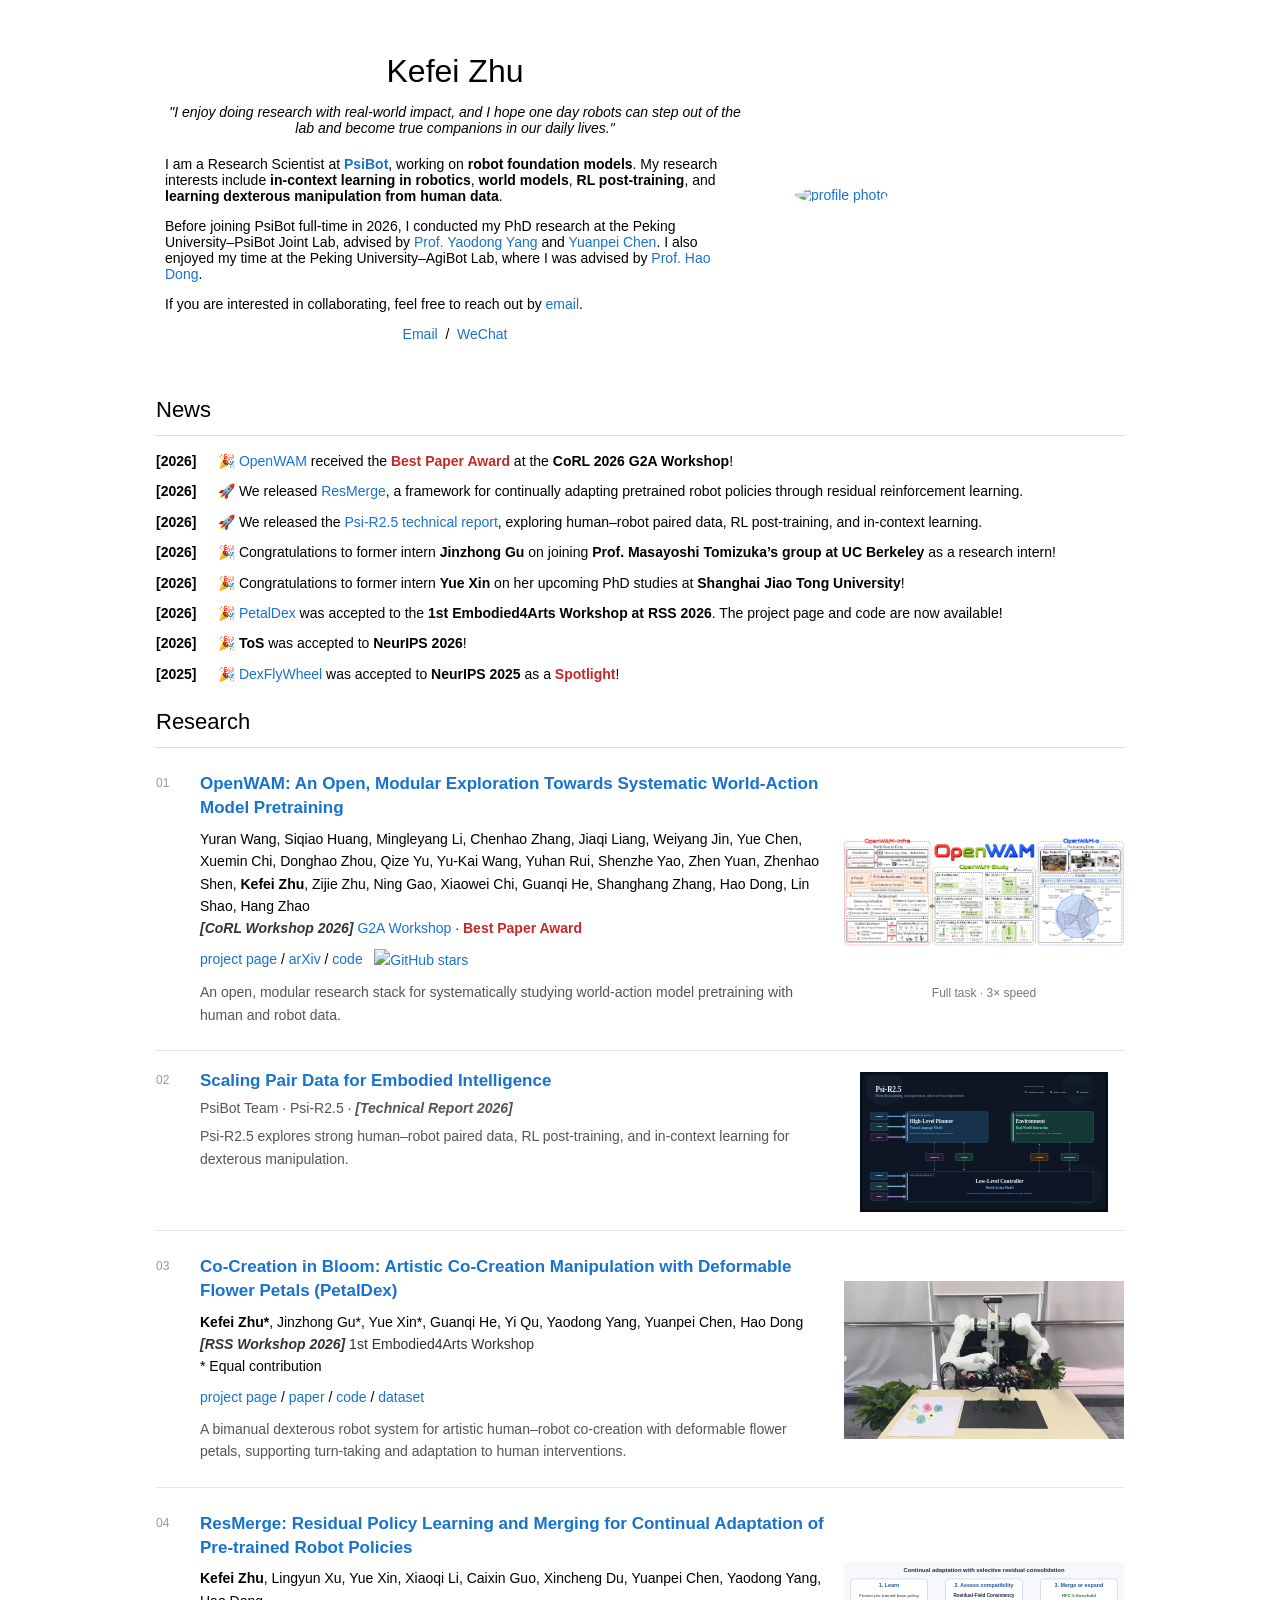
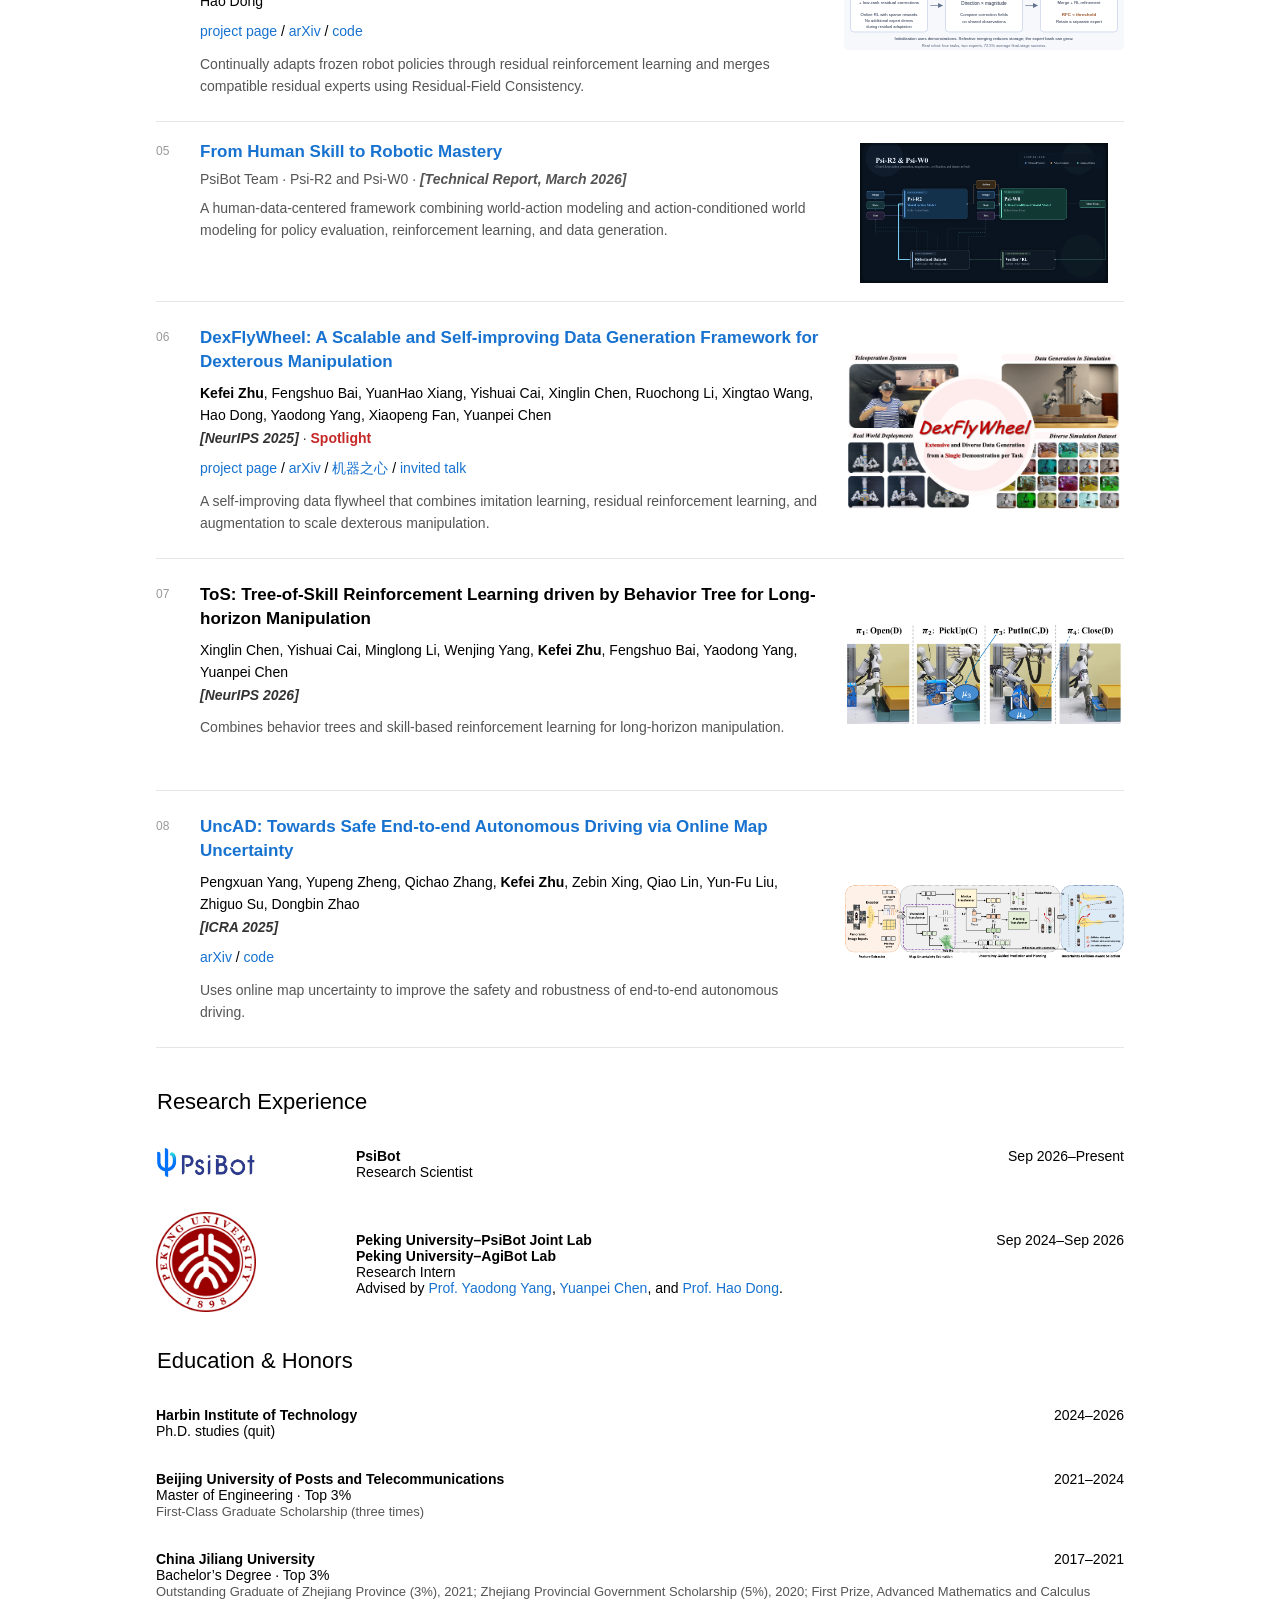
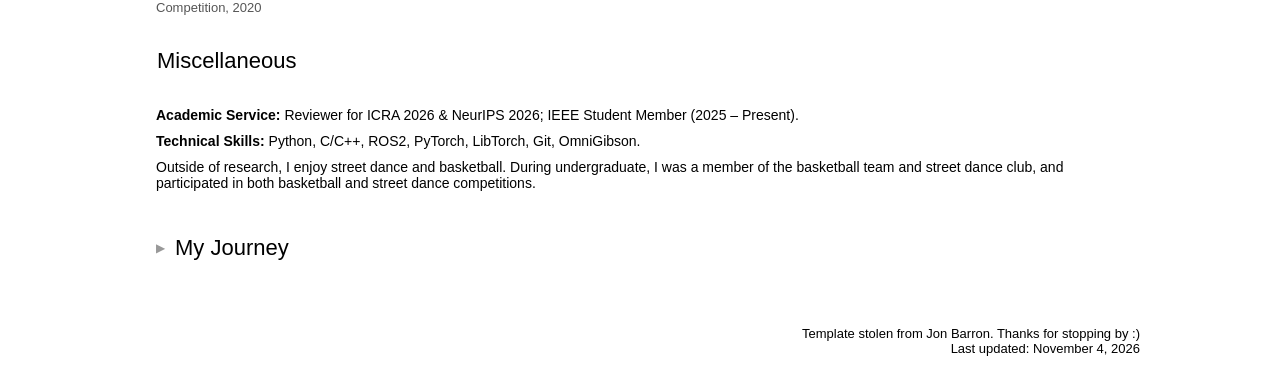
==== commit cc4019bb: "Recognize all three research advisors consistently" ====
--- a/index.html
+++ b/index.html
@@ -27,7 +27,7 @@
                   I am a Research Scientist at <a href="https://www.psibot.ai/en/home/"><strong>PsiBot</strong></a>, working on <strong>robot foundation models</strong>. My research interests include <strong>in-context learning in robotics</strong>, <strong>world models</strong>, <strong>RL post-training</strong>, and <strong>learning dexterous manipulation from human data</strong>.
                 </p>
                 <p>
-                  Before joining PsiBot full-time in 2026, I conducted my PhD research at the Peking University&ndash;PsiBot Joint Lab, advised by <a href="https://www.yangyaodong.com/">Prof. Yaodong Yang</a> and <a href="https://cypypccpy.github.io/">Yuanpei Chen</a>. I also enjoyed my time at the Peking University&ndash;AgiBot Lab, where I worked closely with <a href="https://zsdonghao.github.io/">Prof. Hao Dong</a>.
+                  Before joining PsiBot full-time in 2026, I conducted my PhD research at the Peking University&ndash;PsiBot Joint Lab, advised by <a href="https://www.yangyaodong.com/">Prof. Yaodong Yang</a> and <a href="https://cypypccpy.github.io/">Yuanpei Chen</a>. I also enjoyed my time at the Peking University&ndash;AgiBot Lab, where I was advised by <a href="https://zsdonghao.github.io/">Prof. Hao Dong</a>.
                 </p>
                 <p>
                   If you are interested in collaborating, feel free to reach out by <a href="mailto:kefei.zhu321@gmail.com">email</a>.
@@ -162,7 +162,7 @@
                 <strong>Peking University&ndash;PsiBot Joint Lab</strong><span class="entry-date">Sep 2024&ndash;Sep 2026</span><br>
                 <strong>Peking University&ndash;AgiBot Lab</strong><br>
                 Research Intern<br>
-                Advised by <a href="https://www.yangyaodong.com/">Prof. Yaodong Yang</a> and <a href="https://cypypccpy.github.io/">Yuanpei Chen</a>; worked closely with <a href="https://zsdonghao.github.io/">Prof. Hao Dong</a>.
+                Advised by <a href="https://www.yangyaodong.com/">Prof. Yaodong Yang</a>, <a href="https://cypypccpy.github.io/">Yuanpei Chen</a>, and <a href="https://zsdonghao.github.io/">Prof. Hao Dong</a>.
               </td>
             </tr>
           </tbody></table>
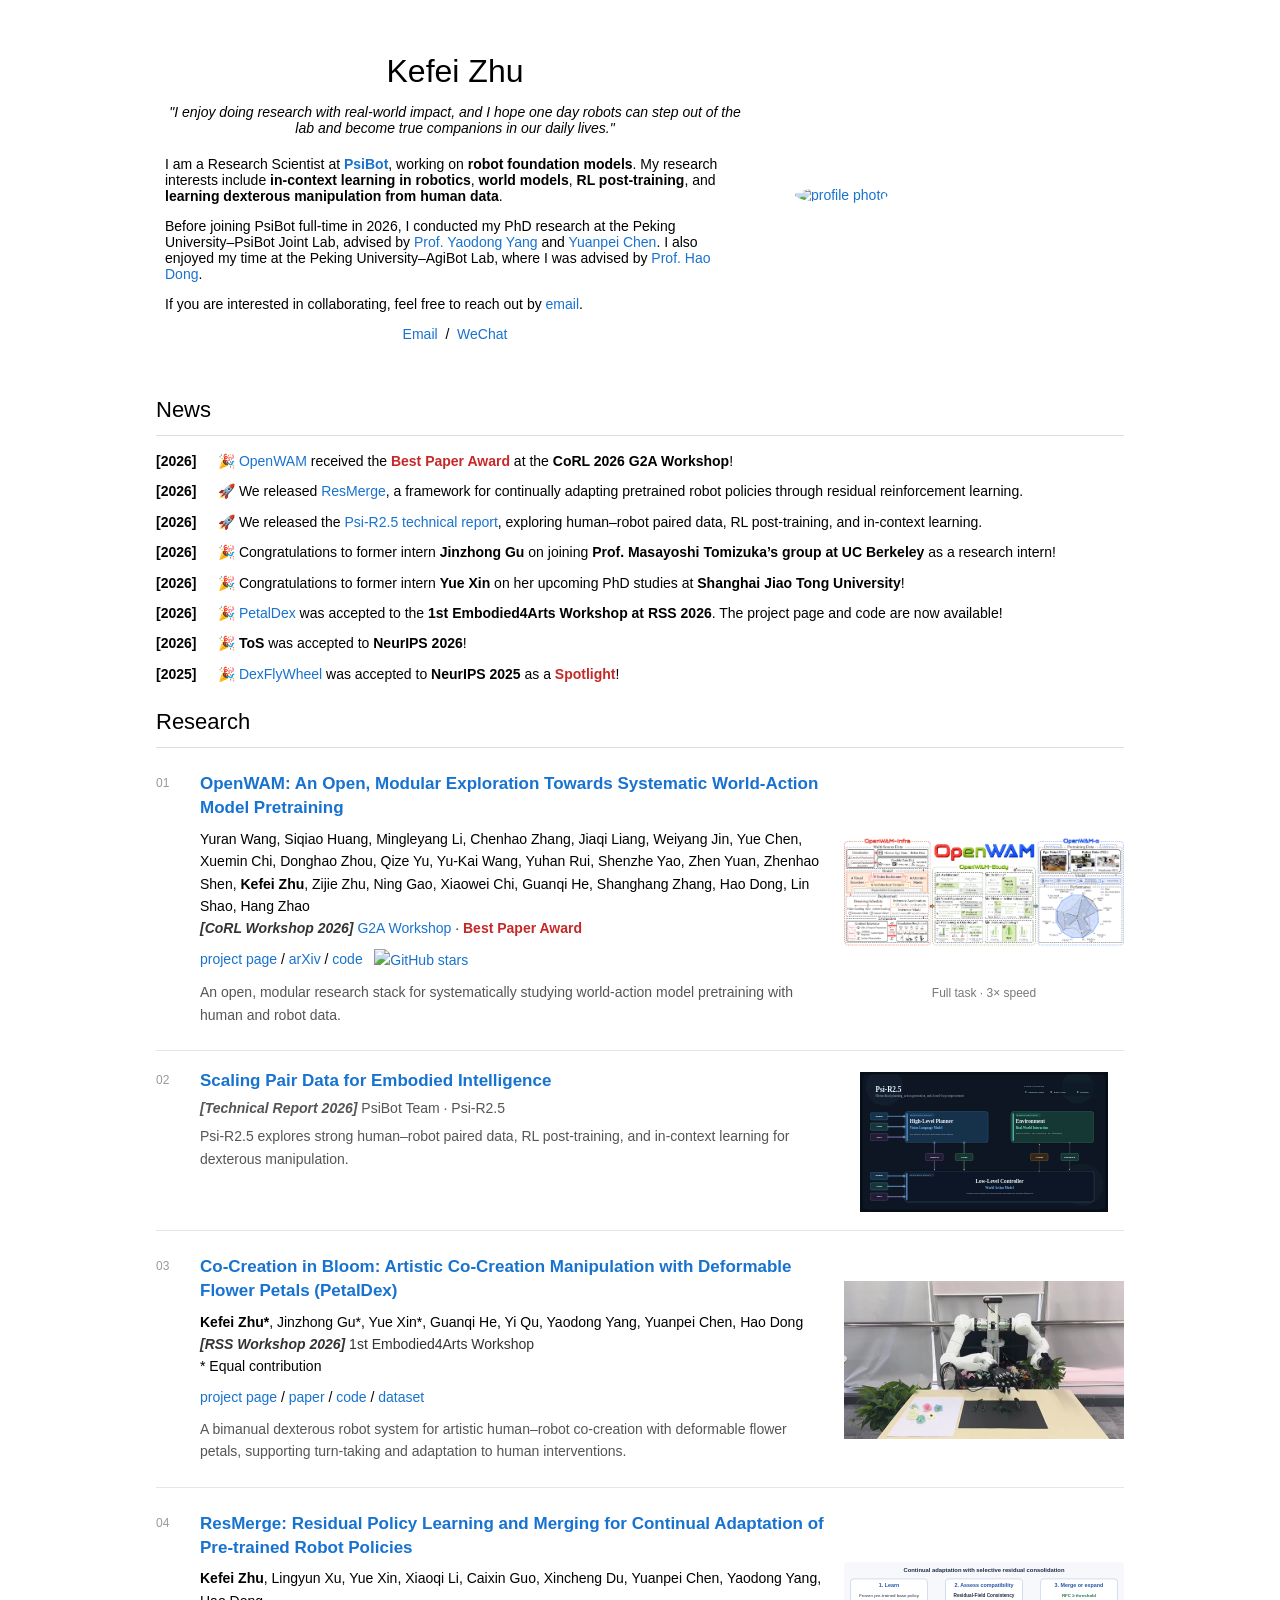
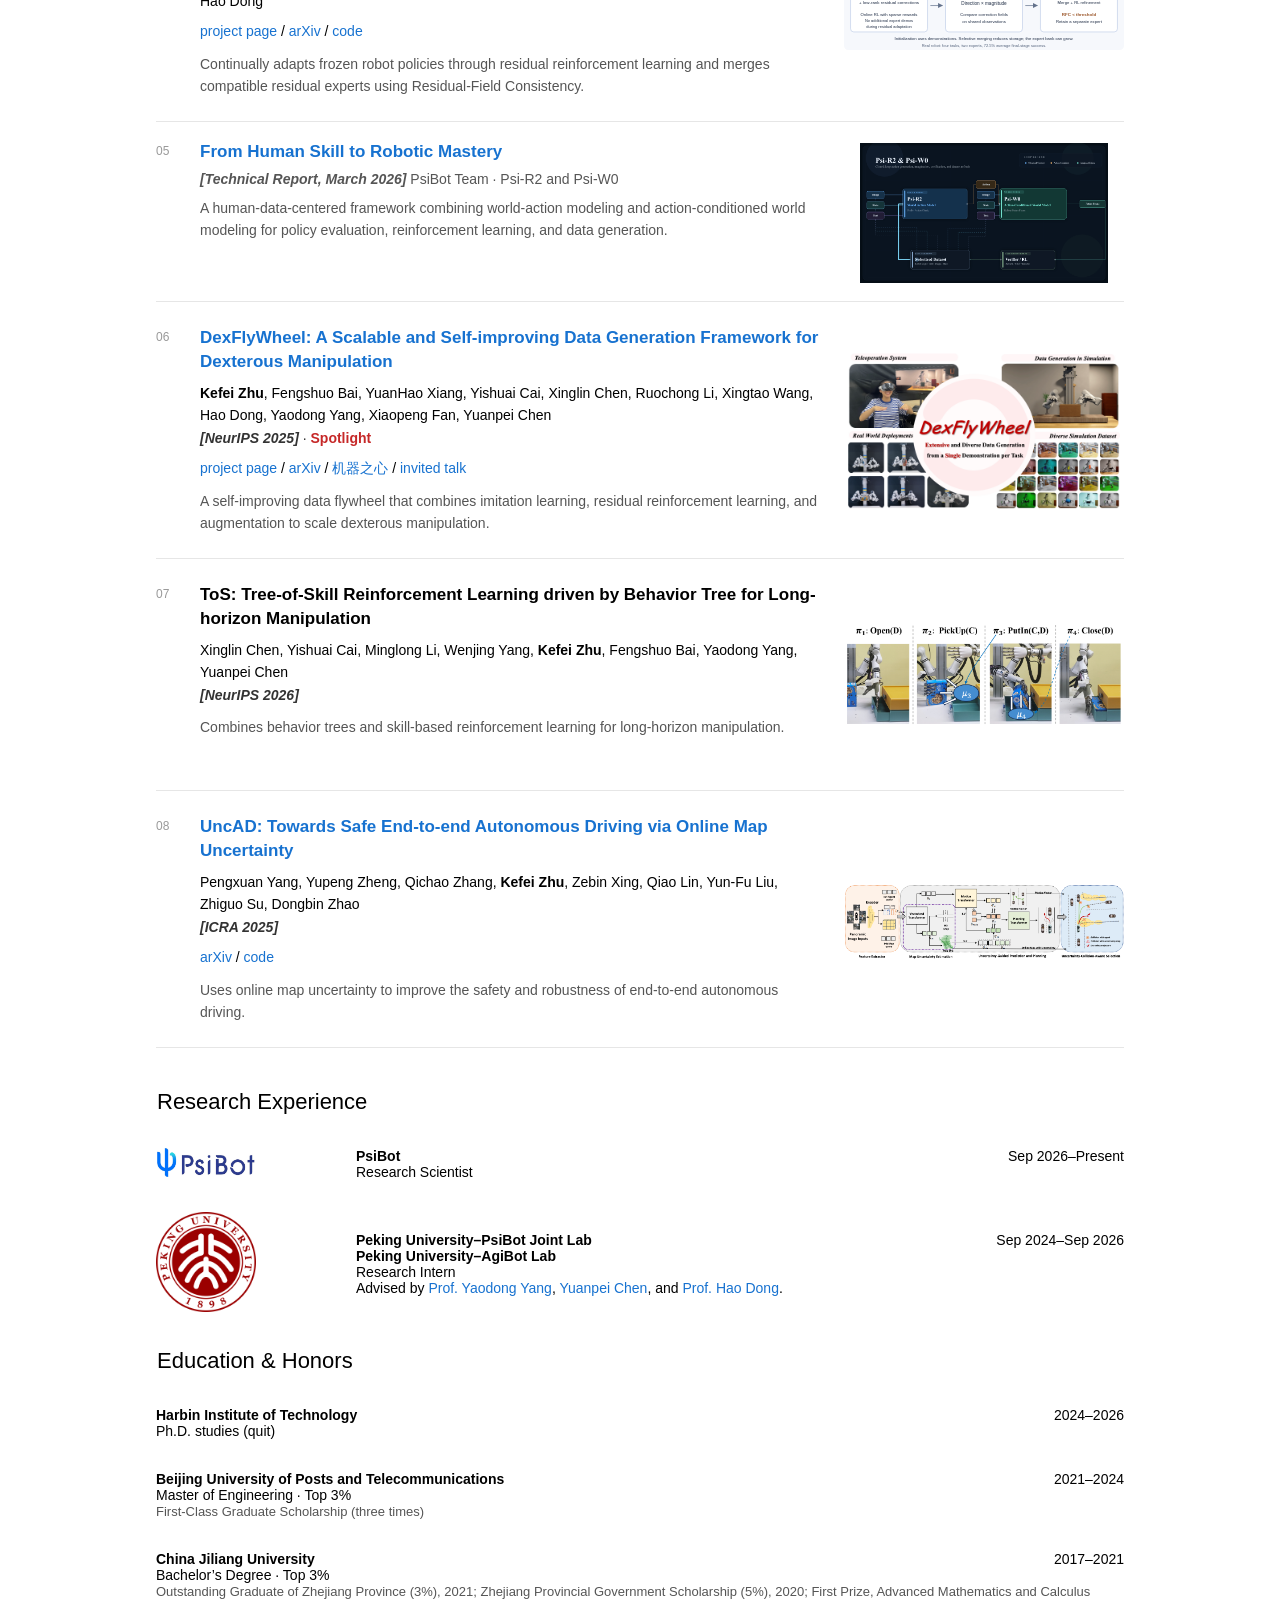
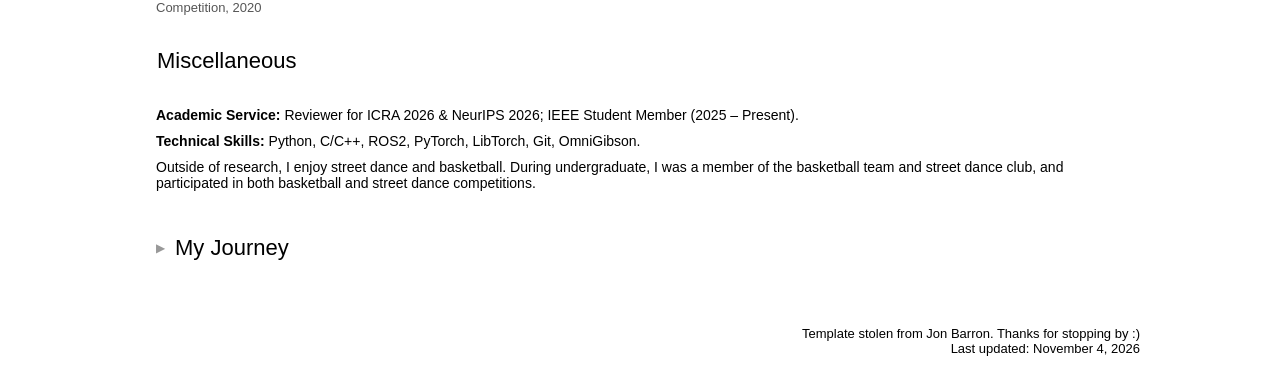
==== commit aee54595: "Place technical report labels first in metadata" ====
--- a/index.html
+++ b/index.html
@@ -74,7 +74,7 @@
               <span class="research-number" aria-hidden="true">02</span>
               <div class="research-details">
                 <h3 class="research-title" id="psi-r25-title"><a href="https://cypypccpy.github.io/scaling-pair-data.github.io/"><span class="papertitle">Scaling Pair Data for Embodied Intelligence</span></a></h3>
-                <p class="report-meta">PsiBot Team &middot; Psi-R2.5 &middot; <strong class="publication-venue">[Technical Report 2026]</strong></p>
+                <p class="report-meta"><strong class="publication-venue">[Technical Report 2026]</strong> PsiBot Team &middot; Psi-R2.5</p>
                 <p class="research-description">Psi-R2.5 explores strong human–robot paired data, RL post-training, and in-context learning for dexterous manipulation.</p>
               </div>
               <figure class="research-preview"><a href="https://cypypccpy.github.io/scaling-pair-data.github.io/"><video autoplay muted loop playsinline preload="metadata" poster="images/psi-r25.svg" aria-label="Scaling Pair Data for Embodied Intelligence — demonstration preview"><source src="media/psi-r25.mp4" type="video/mp4"><img class="paper-image" src="images/psi-r25.svg" alt="Scaling Pair Data for Embodied Intelligence" loading="lazy"></video></a></figure>
@@ -105,7 +105,7 @@
               <span class="research-number" aria-hidden="true">05</span>
               <div class="research-details">
                 <h3 class="research-title" id="psi-human-skill-title"><a href="https://cypypccpy.github.io/tech-blog.github.io/"><span class="papertitle">From Human Skill to Robotic Mastery</span></a></h3>
-                <p class="report-meta">PsiBot Team &middot; Psi-R2 and Psi-W0 &middot; <strong class="publication-venue">[Technical Report, March 2026]</strong></p>
+                <p class="report-meta"><strong class="publication-venue">[Technical Report, March 2026]</strong> PsiBot Team &middot; Psi-R2 and Psi-W0</p>
                 <p class="research-description">A human-data-centered framework combining world-action modeling and action-conditioned world modeling for policy evaluation, reinforcement learning, and data generation.</p>
               </div>
               <figure class="research-preview"><a href="https://cypypccpy.github.io/tech-blog.github.io/"><img class="paper-image" src="images/psi-human-skill.gif" alt="From Human Skill to Robotic Mastery" loading="lazy"></a></figure>
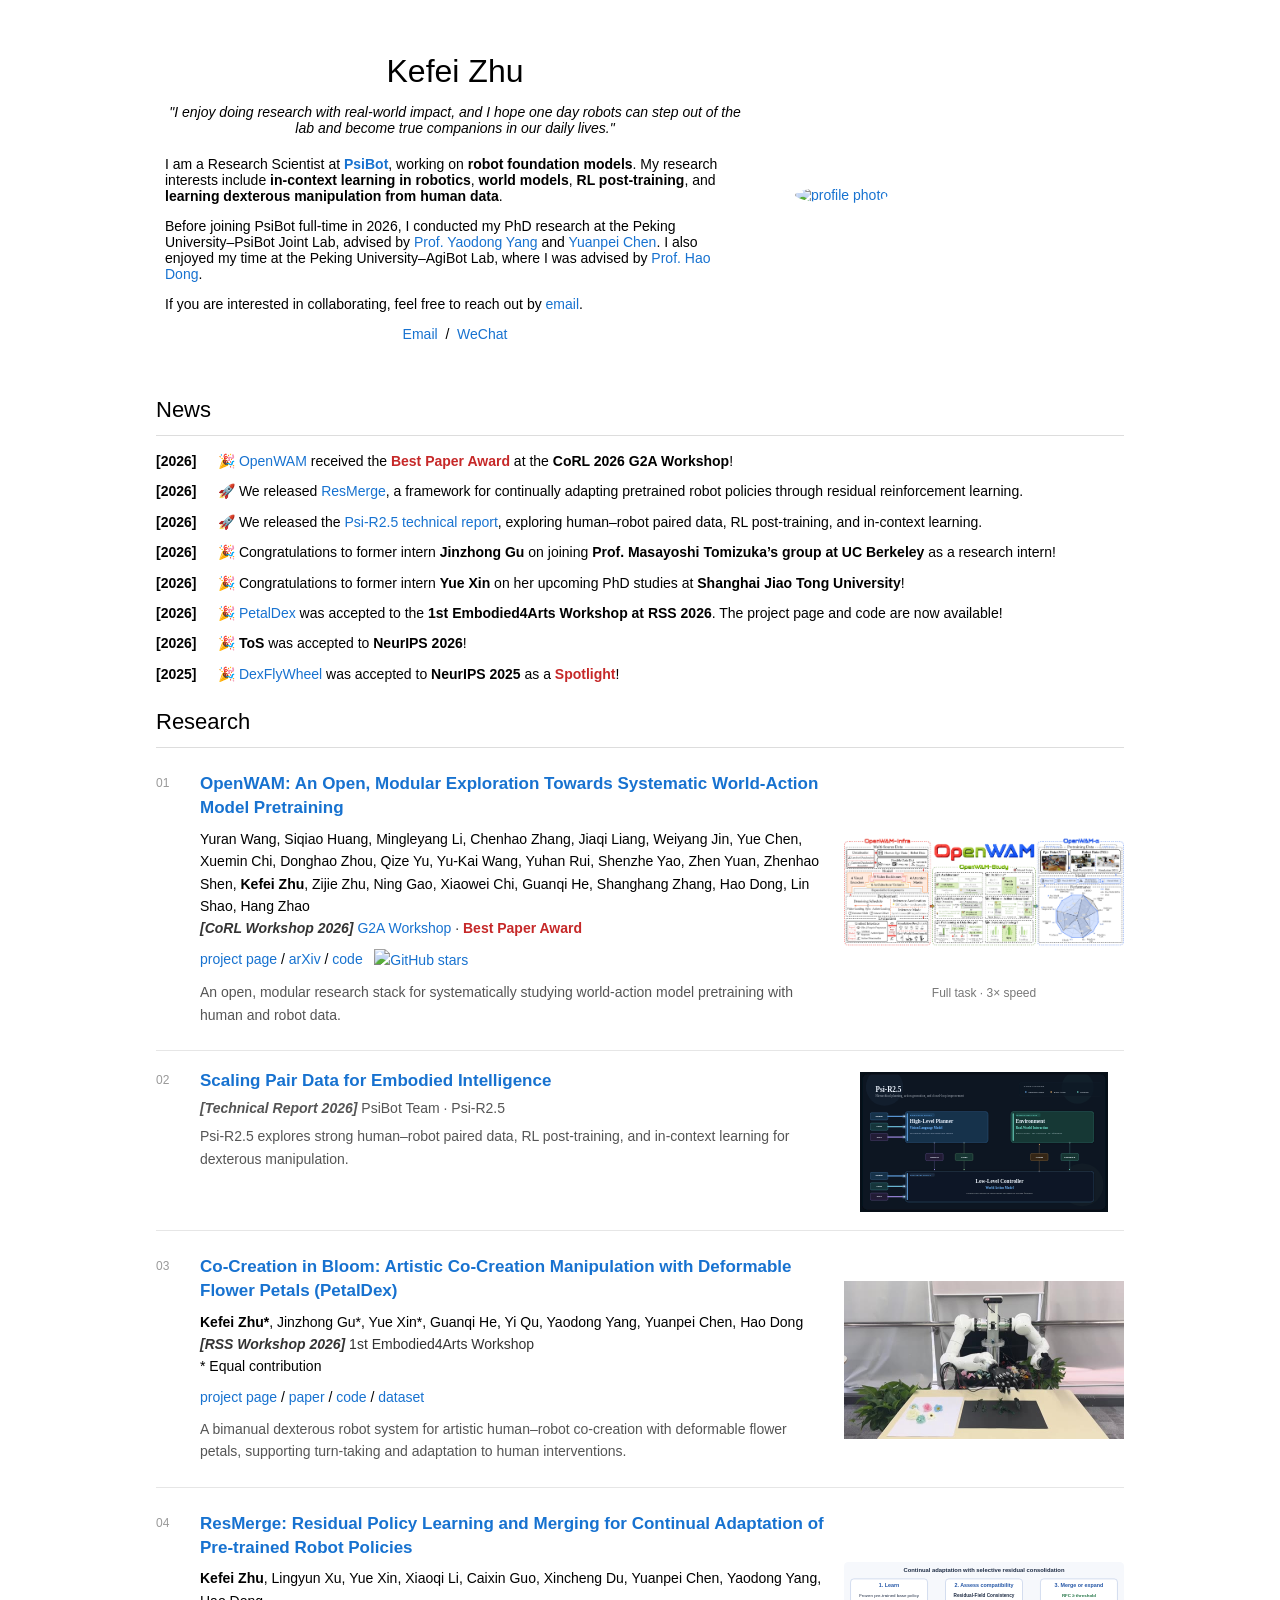
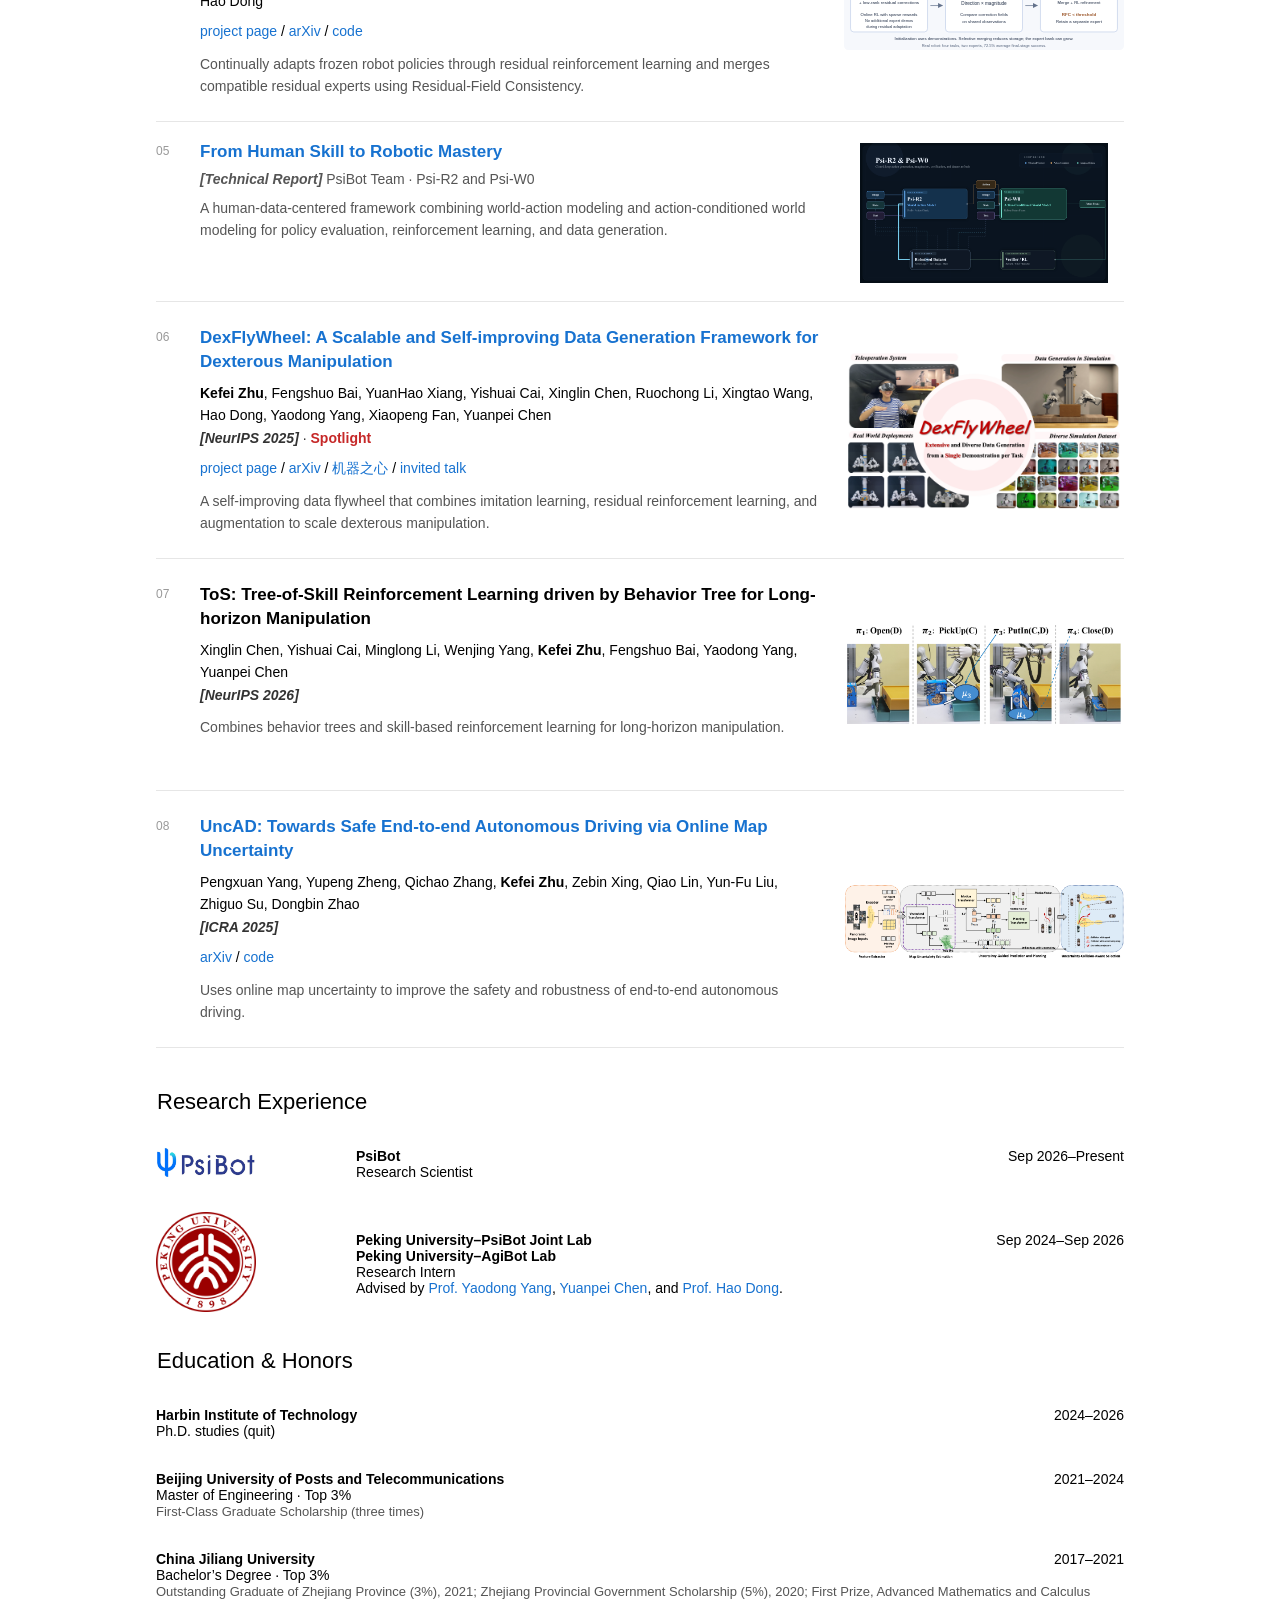
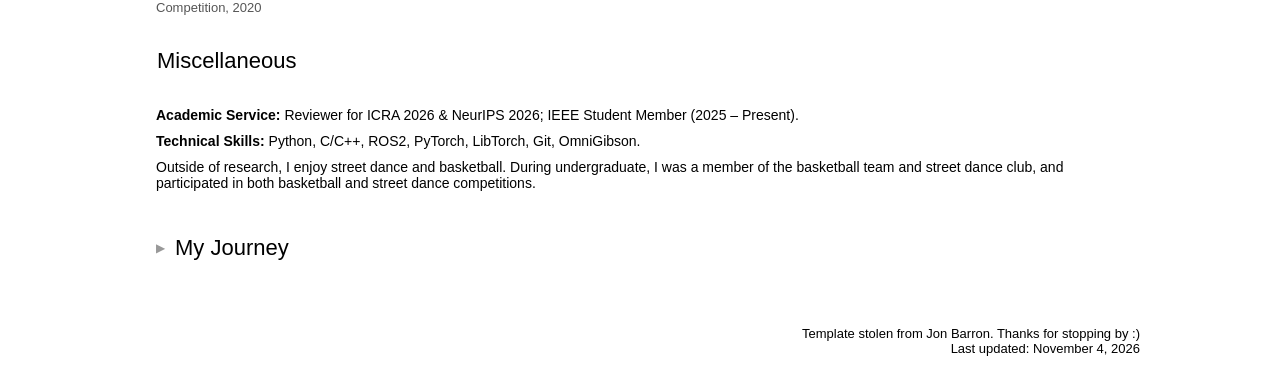
==== commit f4aa7d04: "Remove date from From Human Skill technical report label" ====
--- a/index.html
+++ b/index.html
@@ -105,7 +105,7 @@
               <span class="research-number" aria-hidden="true">05</span>
               <div class="research-details">
                 <h3 class="research-title" id="psi-human-skill-title"><a href="https://cypypccpy.github.io/tech-blog.github.io/"><span class="papertitle">From Human Skill to Robotic Mastery</span></a></h3>
-                <p class="report-meta"><strong class="publication-venue">[Technical Report, March 2026]</strong> PsiBot Team &middot; Psi-R2 and Psi-W0</p>
+                <p class="report-meta"><strong class="publication-venue">[Technical Report]</strong> PsiBot Team &middot; Psi-R2 and Psi-W0</p>
                 <p class="research-description">A human-data-centered framework combining world-action modeling and action-conditioned world modeling for policy evaluation, reinforcement learning, and data generation.</p>
               </div>
               <figure class="research-preview"><a href="https://cypypccpy.github.io/tech-blog.github.io/"><img class="paper-image" src="images/psi-human-skill.gif" alt="From Human Skill to Robotic Mastery" loading="lazy"></a></figure>
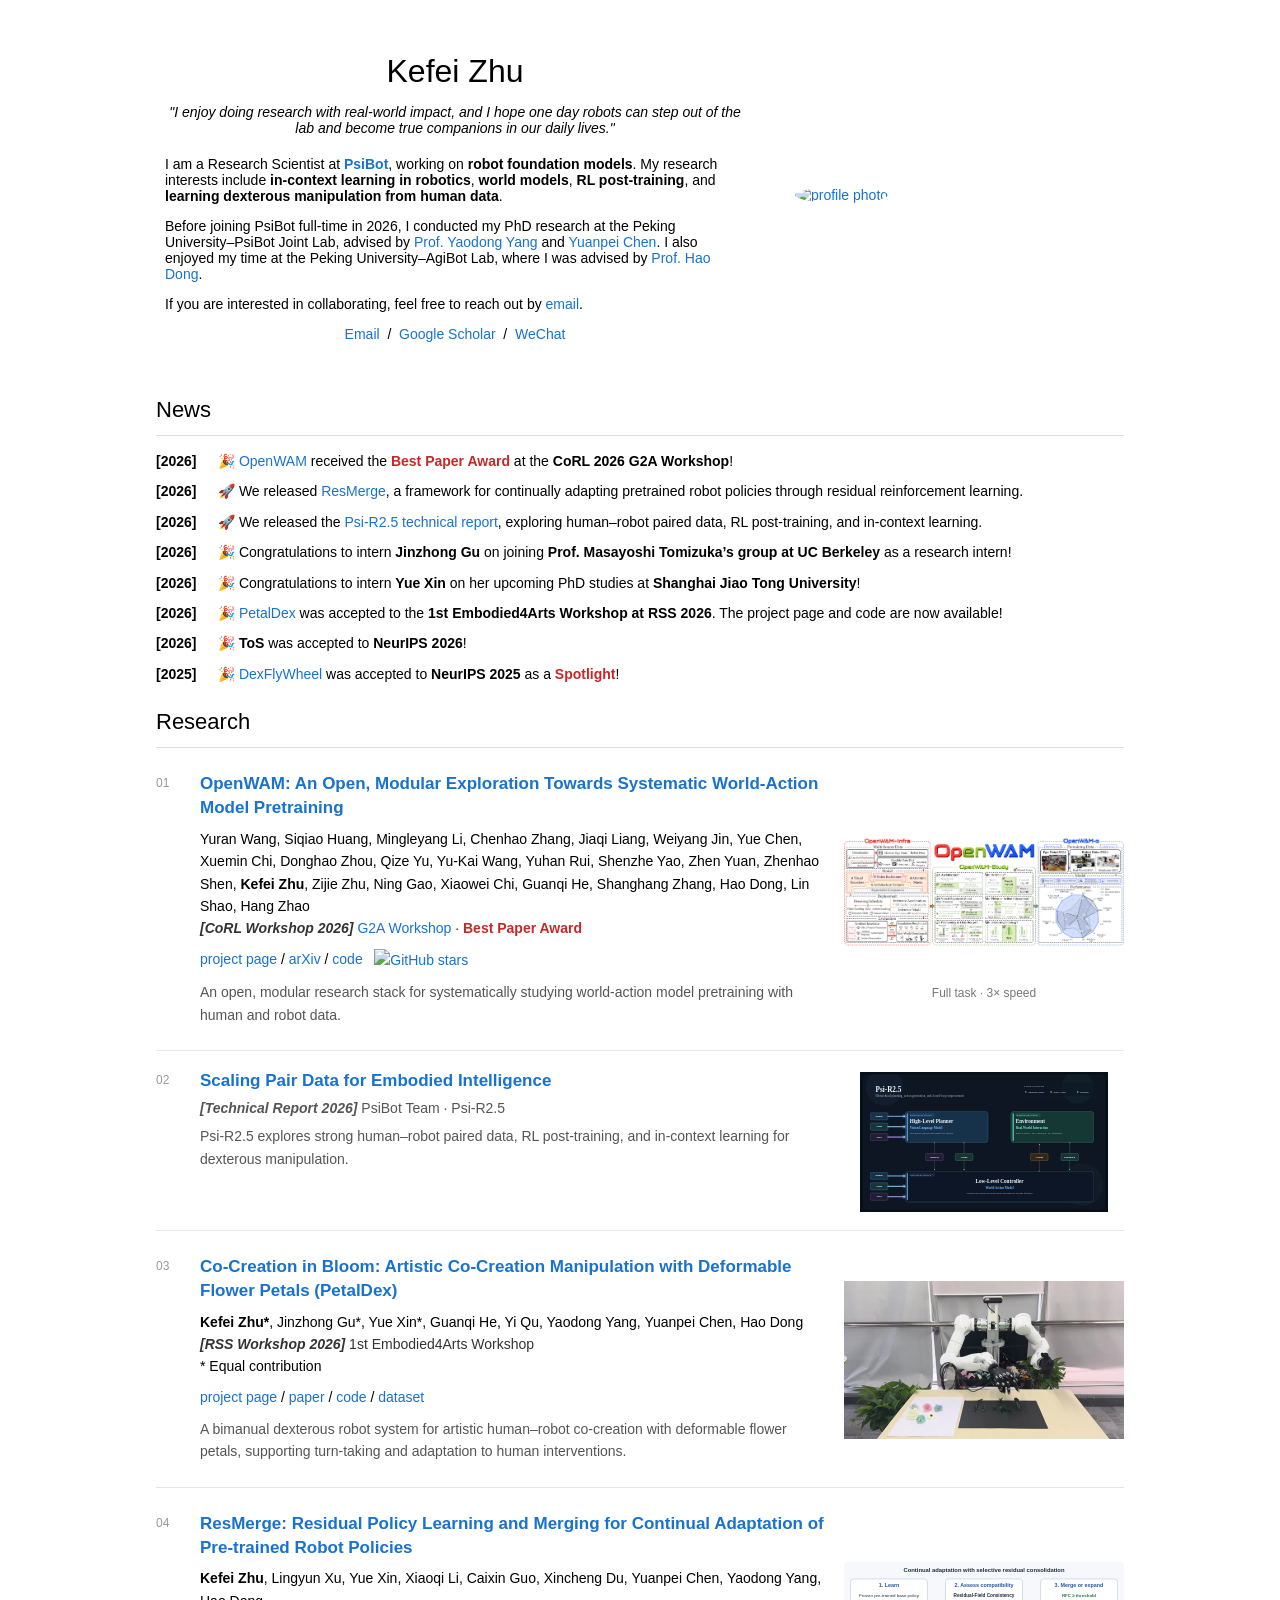
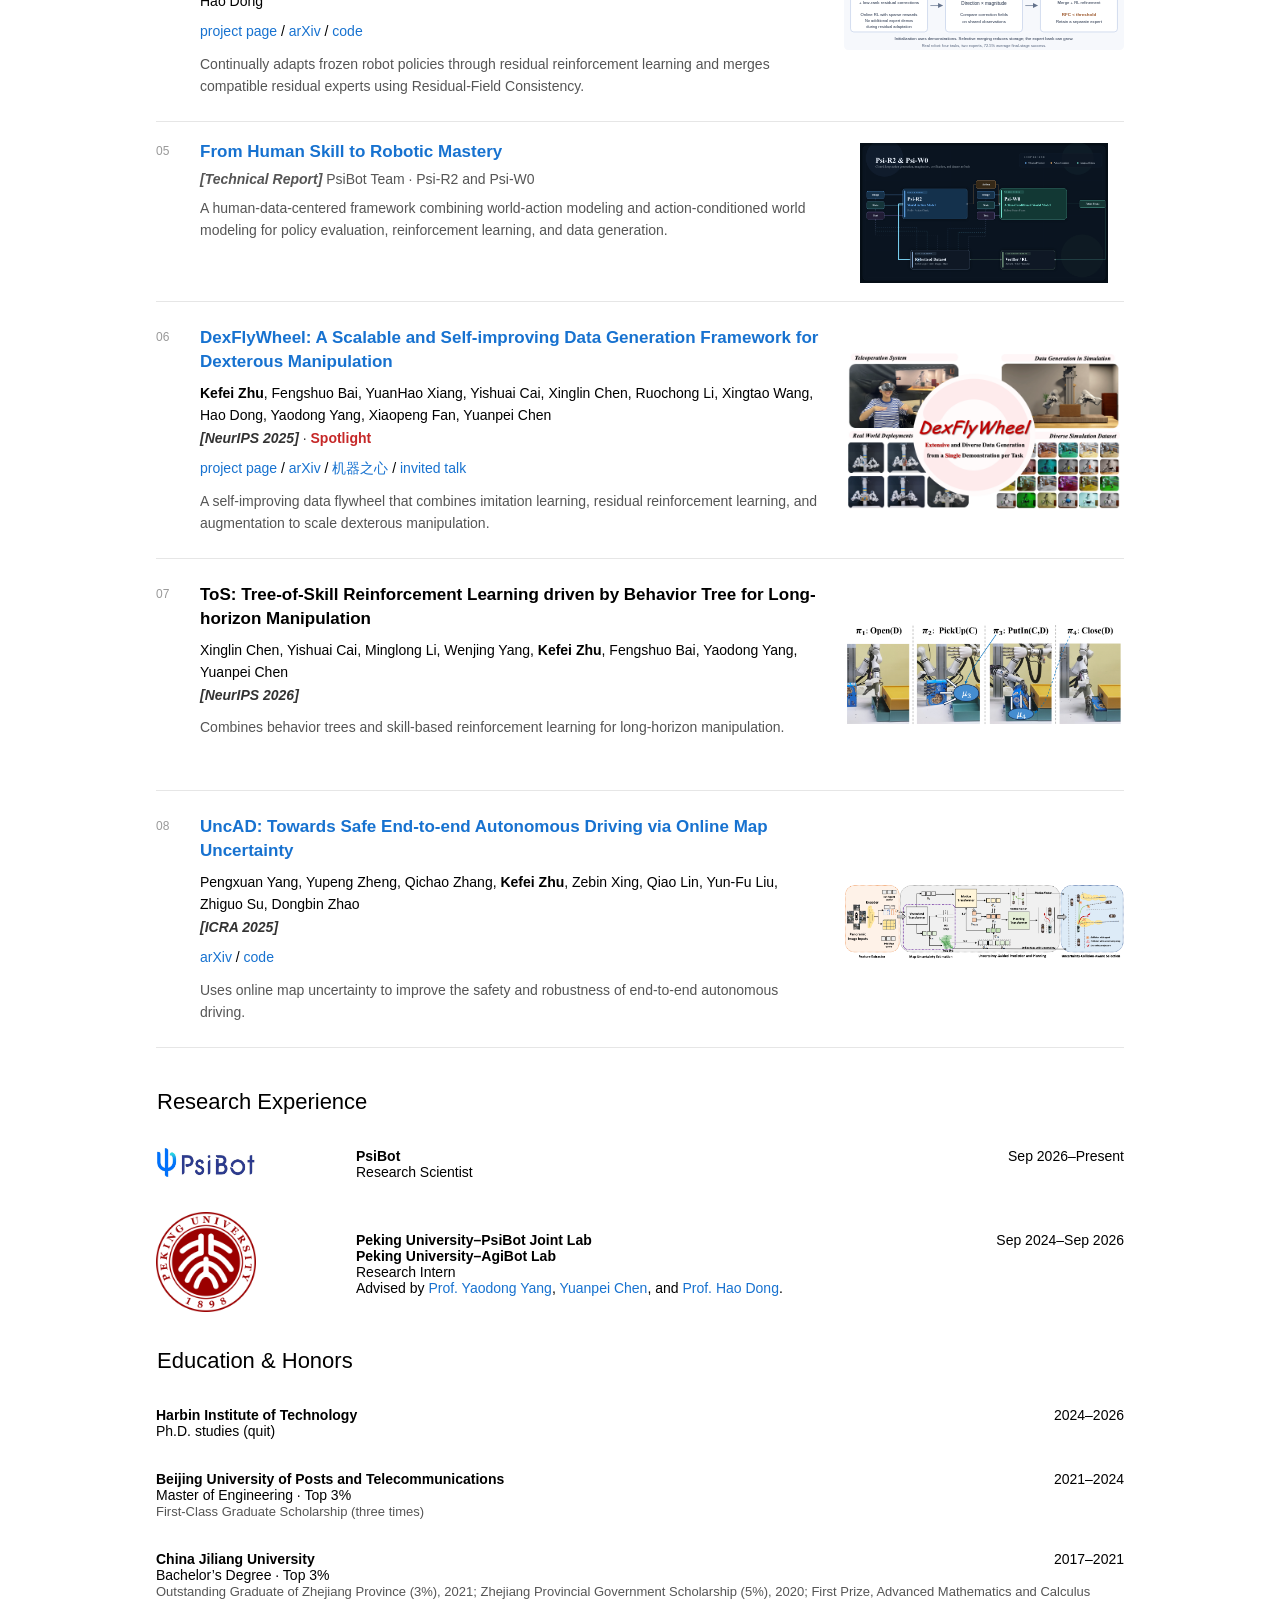
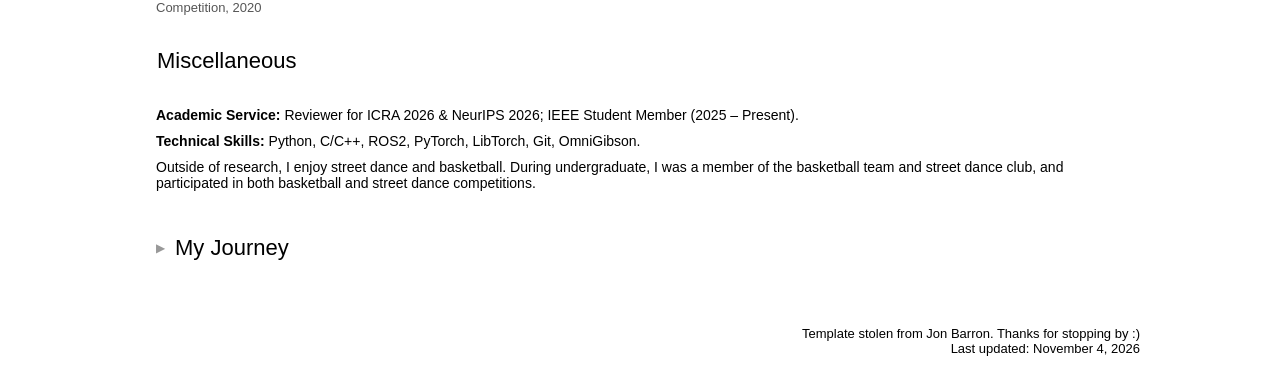
==== commit 3ffac091: "Restore Google Scholar link and simplify intern news" ====
--- a/index.html
+++ b/index.html
@@ -34,6 +34,7 @@
                 </p>
                 <p style="text-align:center">
                   <a href="mailto:kefei.zhu321@gmail.com">Email</a> &nbsp;/&nbsp;
+                  <a href="https://scholar.google.com/citations?user=dYLPJaAAAAAJ&amp;hl=zh-CN">Google Scholar</a> &nbsp;/&nbsp;
                   <a href="images/wechat.jpg">WeChat</a>
                   <!-- <a href="https://github.com/kefeizhu/">Github</a> -->
                 </p>
@@ -49,8 +50,8 @@
               <li><strong class="news-date">[2026]</strong><span>🎉 <a href="https://openwam-official.github.io/">OpenWAM</a> received the <strong class="publication-award">Best Paper Award</strong> at the <strong>CoRL 2026 G2A Workshop</strong>!</span></li>
               <li><strong class="news-date">[2026]</strong><span>🚀 We released <a href="https://resmerge.github.io/">ResMerge</a>, a framework for continually adapting pretrained robot policies through residual reinforcement learning.</span></li>
               <li><strong class="news-date">[2026]</strong><span>🚀 We released the <a href="https://cypypccpy.github.io/scaling-pair-data.github.io/">Psi-R2.5 technical report</a>, exploring human–robot paired data, RL post-training, and in-context learning.</span></li>
-              <li><strong class="news-date">[2026]</strong><span>🎉 Congratulations to former intern <strong>Jinzhong Gu</strong> on joining <strong>Prof. Masayoshi Tomizuka’s group at UC Berkeley</strong> as a research intern!</span></li>
-              <li><strong class="news-date">[2026]</strong><span>🎉 Congratulations to former intern <strong>Yue Xin</strong> on her upcoming PhD studies at <strong>Shanghai Jiao Tong University</strong>!</span></li>
+              <li><strong class="news-date">[2026]</strong><span>🎉 Congratulations to intern <strong>Jinzhong Gu</strong> on joining <strong>Prof. Masayoshi Tomizuka’s group at UC Berkeley</strong> as a research intern!</span></li>
+              <li><strong class="news-date">[2026]</strong><span>🎉 Congratulations to intern <strong>Yue Xin</strong> on her upcoming PhD studies at <strong>Shanghai Jiao Tong University</strong>!</span></li>
               <li><strong class="news-date">[2026]</strong><span>🎉 <a href="https://petaldex.github.io/">PetalDex</a> was accepted to the <strong>1st Embodied4Arts Workshop at RSS 2026</strong>. The project page and code are now available!</span></li>
               <li><strong class="news-date">[2026]</strong><span>🎉 <strong>ToS</strong> was accepted to <strong>NeurIPS 2026</strong>!</span></li>
               <li><strong class="news-date">[2025]</strong><span>🎉 <a href="https://dexflywheel.github.io/">DexFlyWheel</a> was accepted to <strong>NeurIPS 2025</strong> as a <strong class="publication-award">Spotlight</strong>!</span></li>
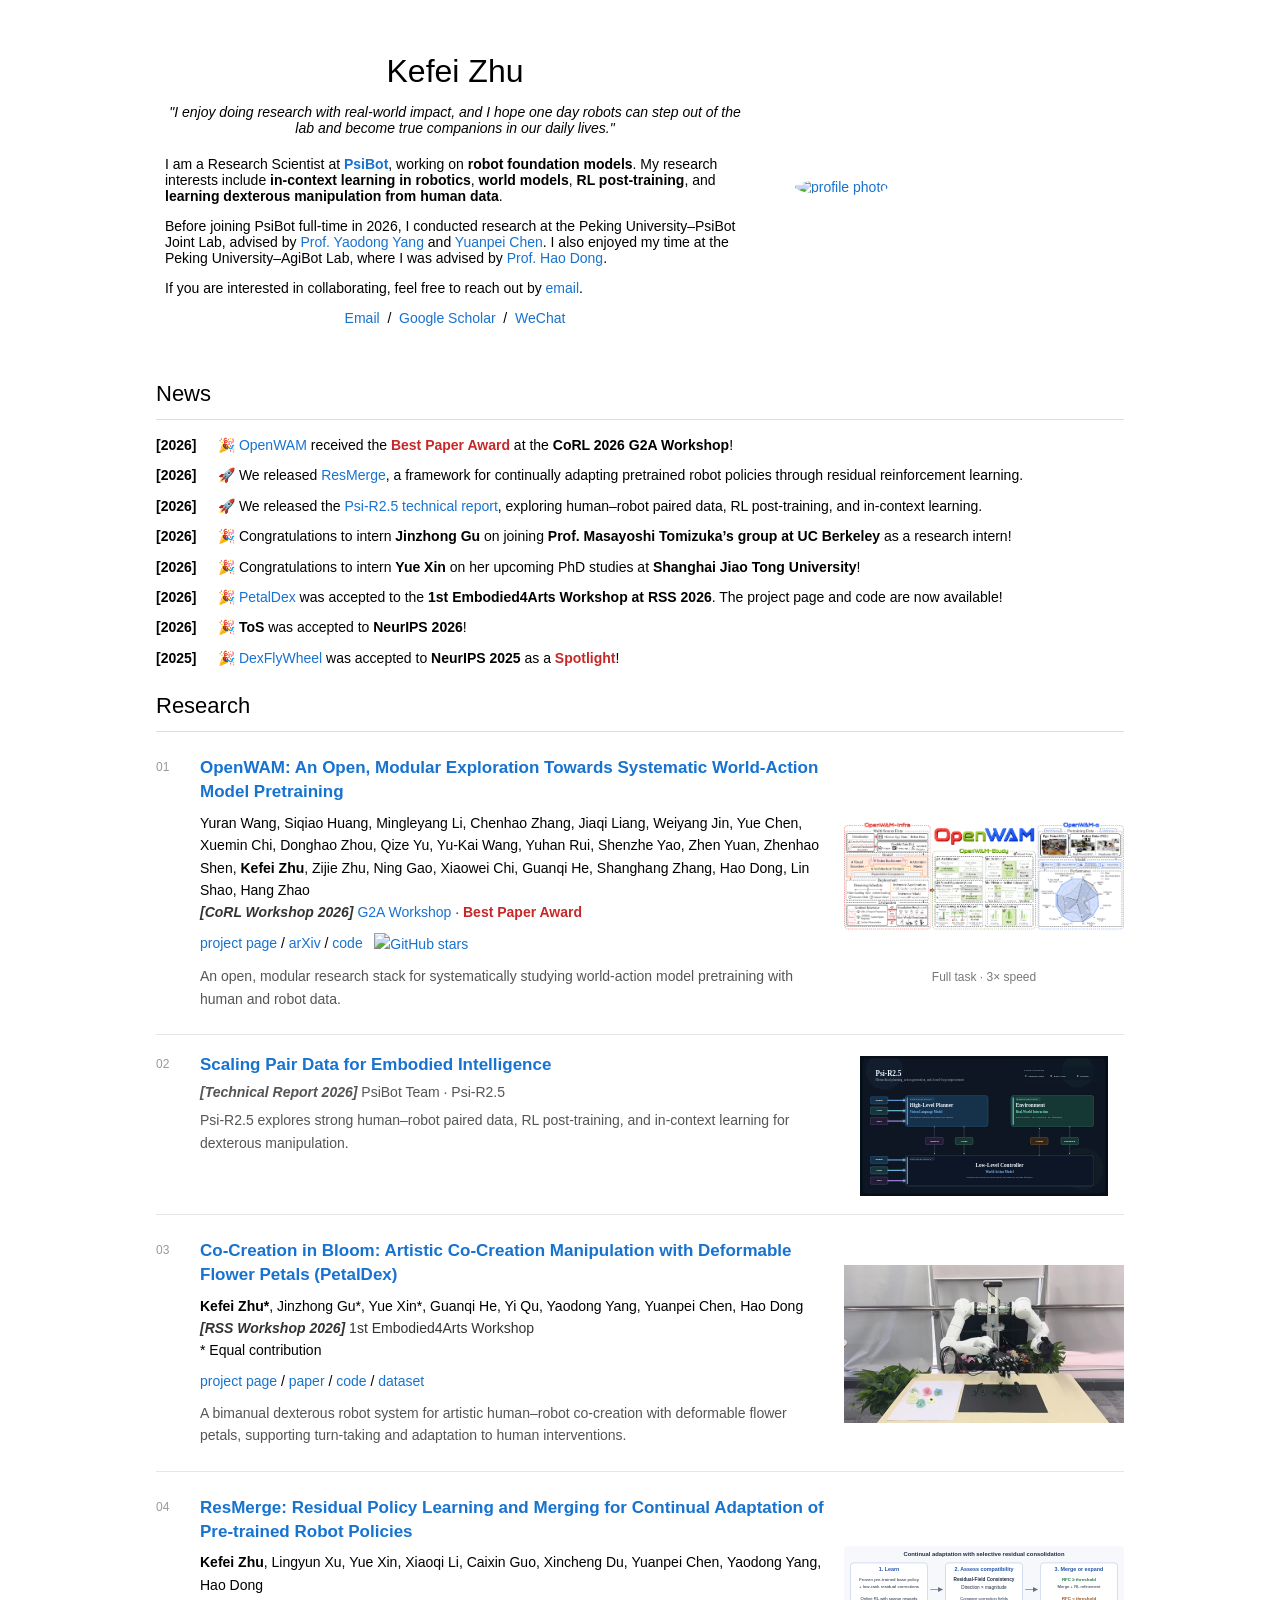
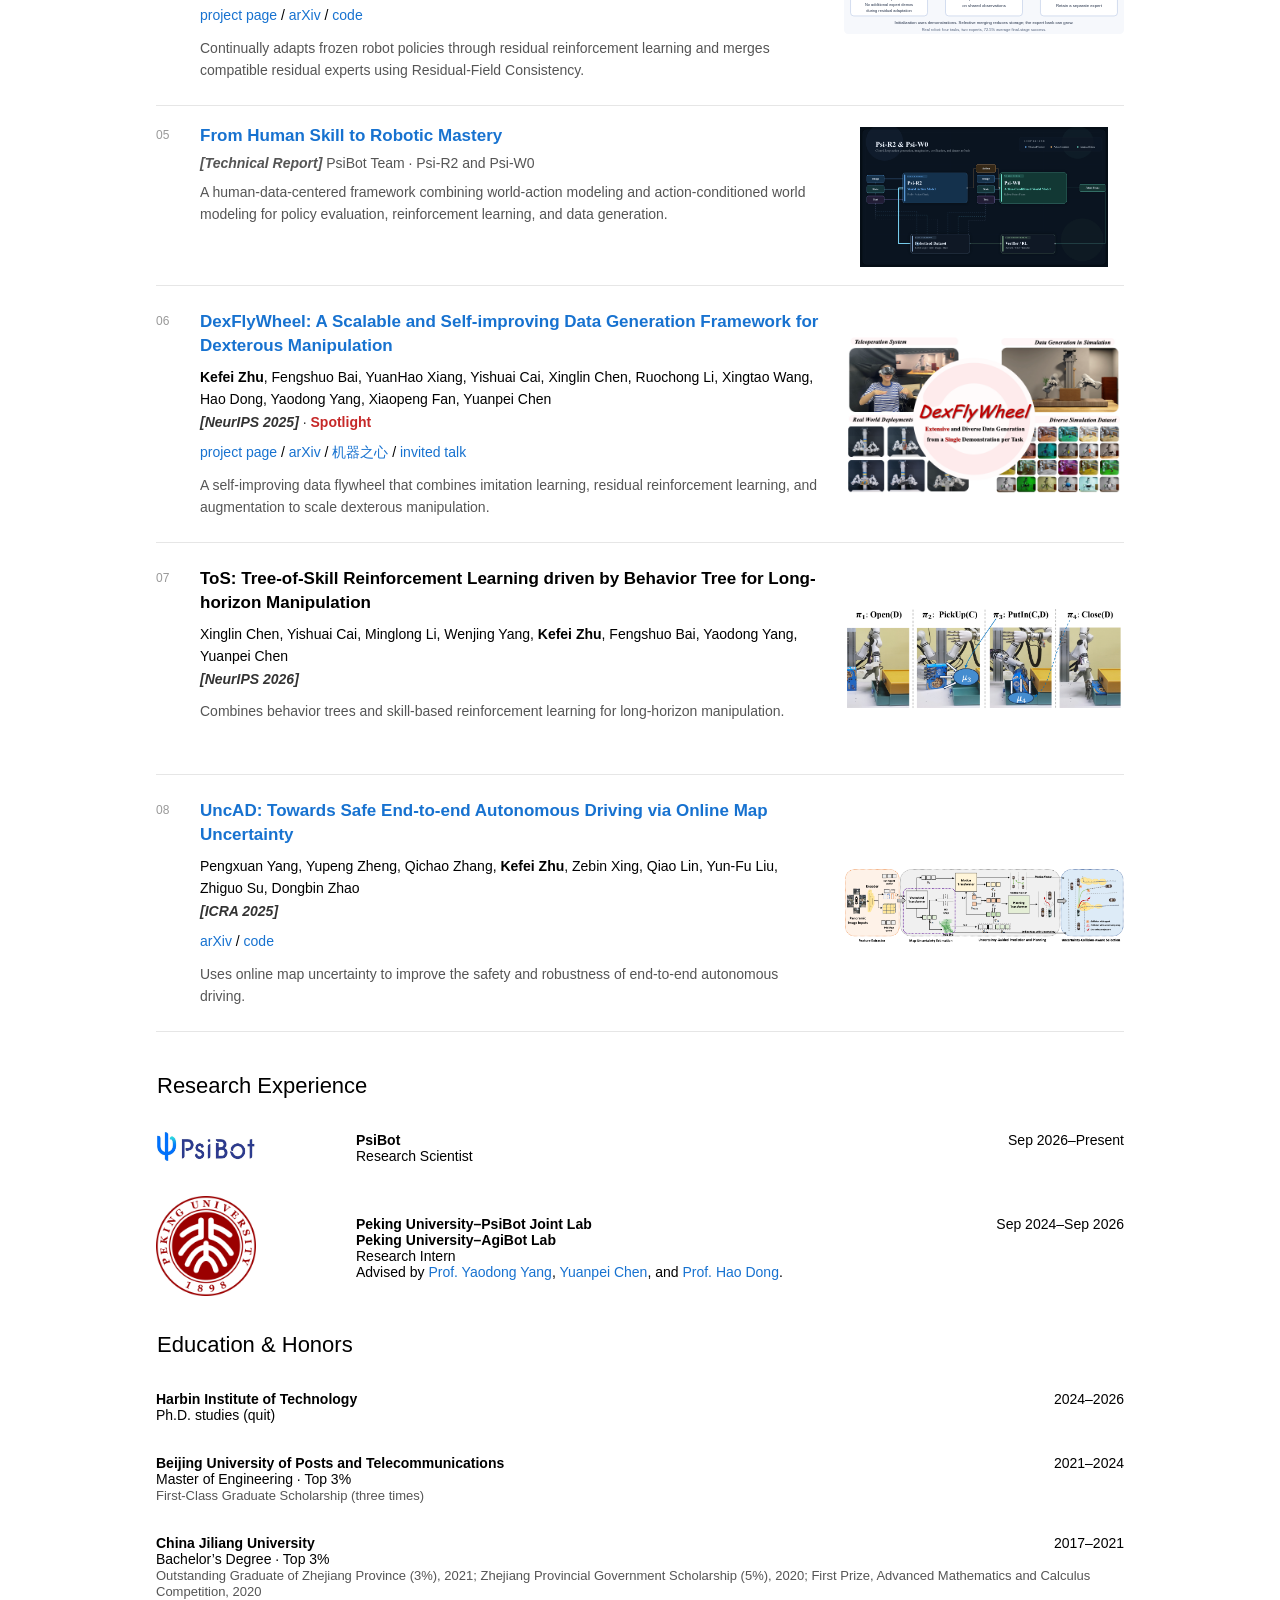
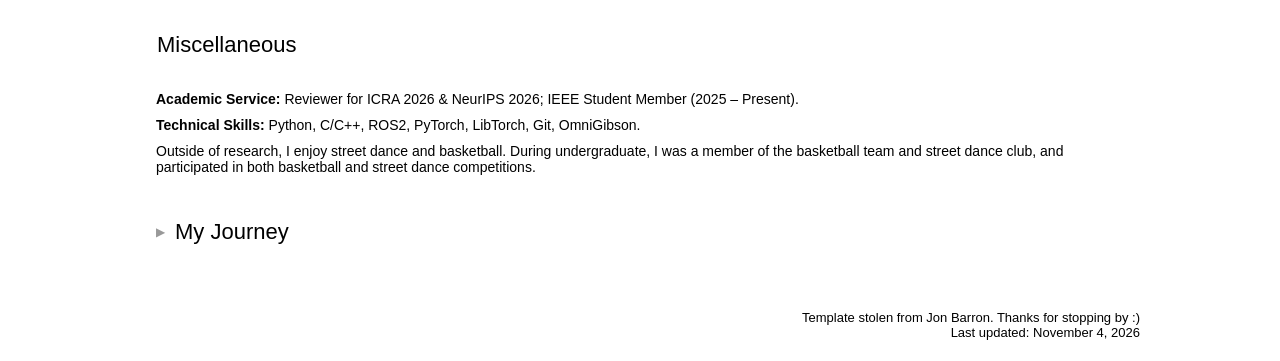
==== commit 10278314: "Simplify joint-lab research biography" ====
--- a/index.html
+++ b/index.html
@@ -27,7 +27,7 @@
                   I am a Research Scientist at <a href="https://www.psibot.ai/en/home/"><strong>PsiBot</strong></a>, working on <strong>robot foundation models</strong>. My research interests include <strong>in-context learning in robotics</strong>, <strong>world models</strong>, <strong>RL post-training</strong>, and <strong>learning dexterous manipulation from human data</strong>.
                 </p>
                 <p>
-                  Before joining PsiBot full-time in 2026, I conducted my PhD research at the Peking University&ndash;PsiBot Joint Lab, advised by <a href="https://www.yangyaodong.com/">Prof. Yaodong Yang</a> and <a href="https://cypypccpy.github.io/">Yuanpei Chen</a>. I also enjoyed my time at the Peking University&ndash;AgiBot Lab, where I was advised by <a href="https://zsdonghao.github.io/">Prof. Hao Dong</a>.
+                  Before joining PsiBot full-time in 2026, I conducted research at the Peking University&ndash;PsiBot Joint Lab, advised by <a href="https://www.yangyaodong.com/">Prof. Yaodong Yang</a> and <a href="https://cypypccpy.github.io/">Yuanpei Chen</a>. I also enjoyed my time at the Peking University&ndash;AgiBot Lab, where I was advised by <a href="https://zsdonghao.github.io/">Prof. Hao Dong</a>.
                 </p>
                 <p>
                   If you are interested in collaborating, feel free to reach out by <a href="mailto:kefei.zhu321@gmail.com">email</a>.
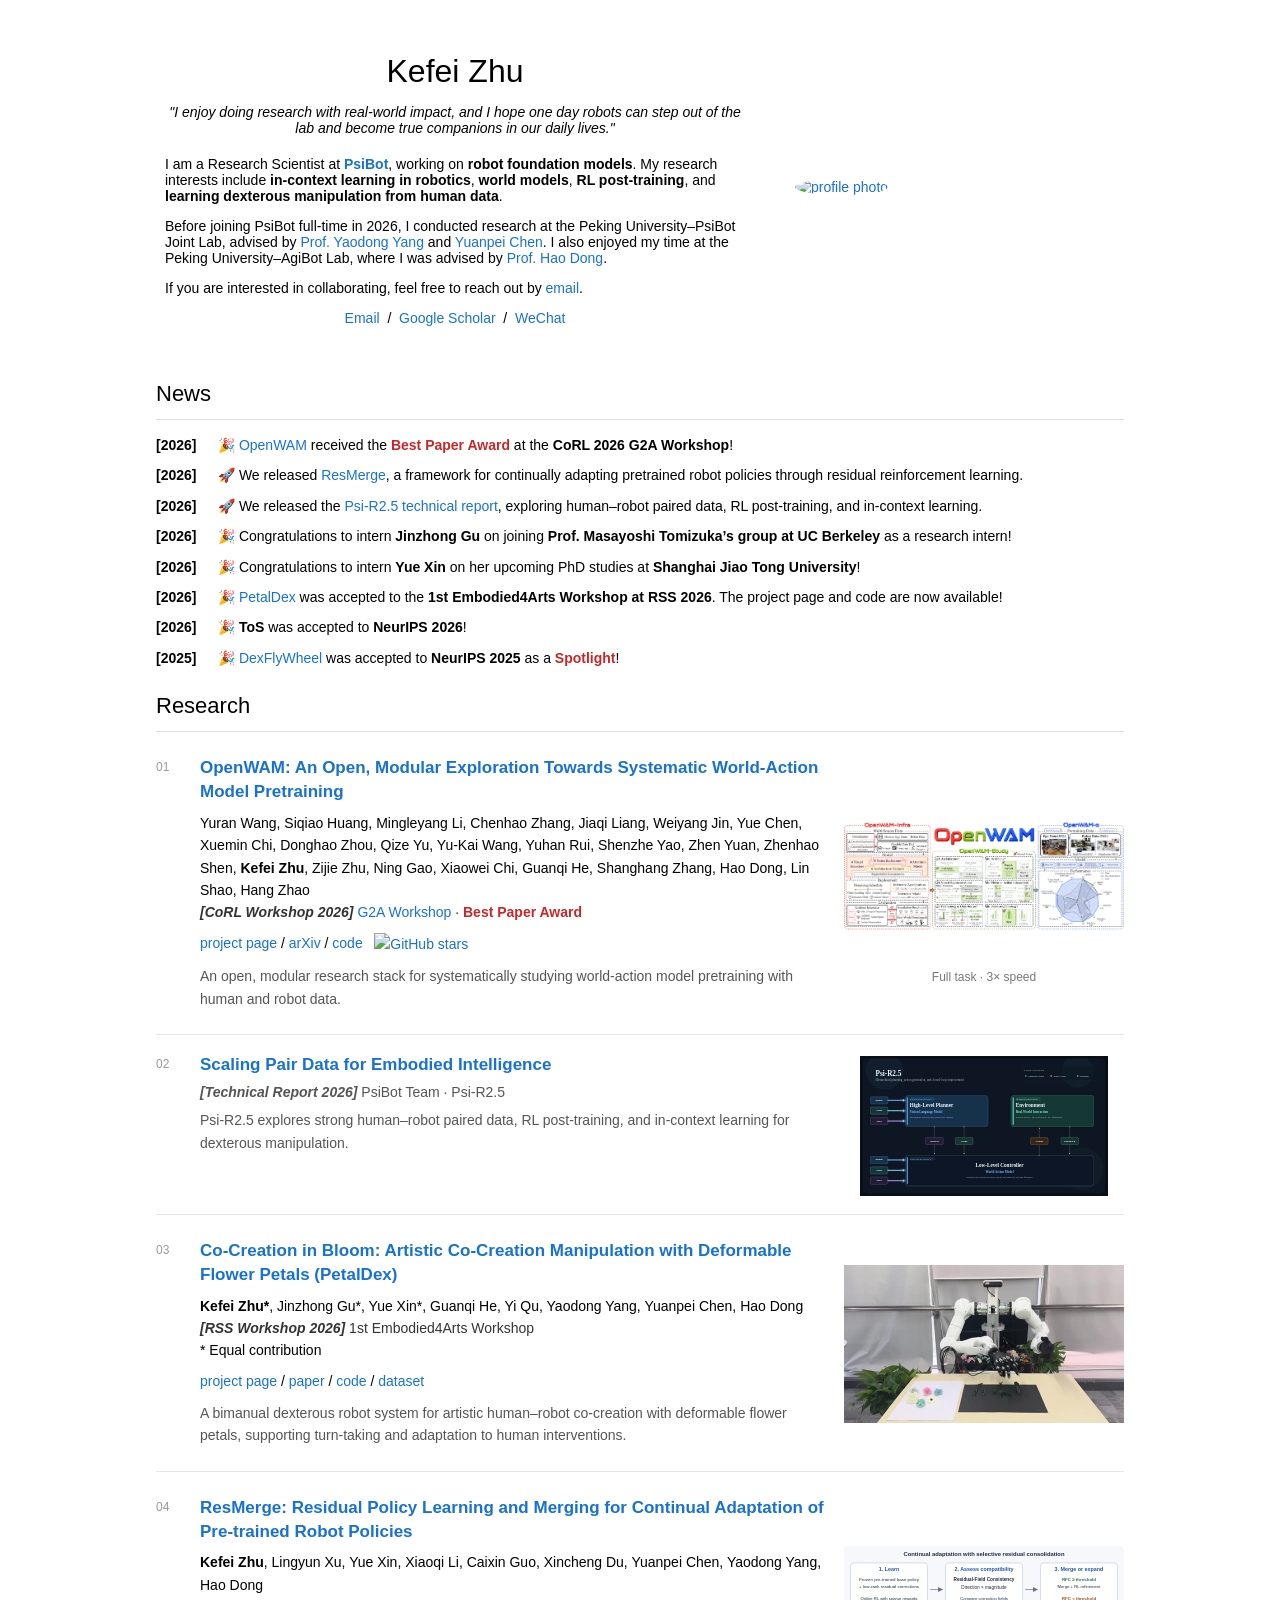
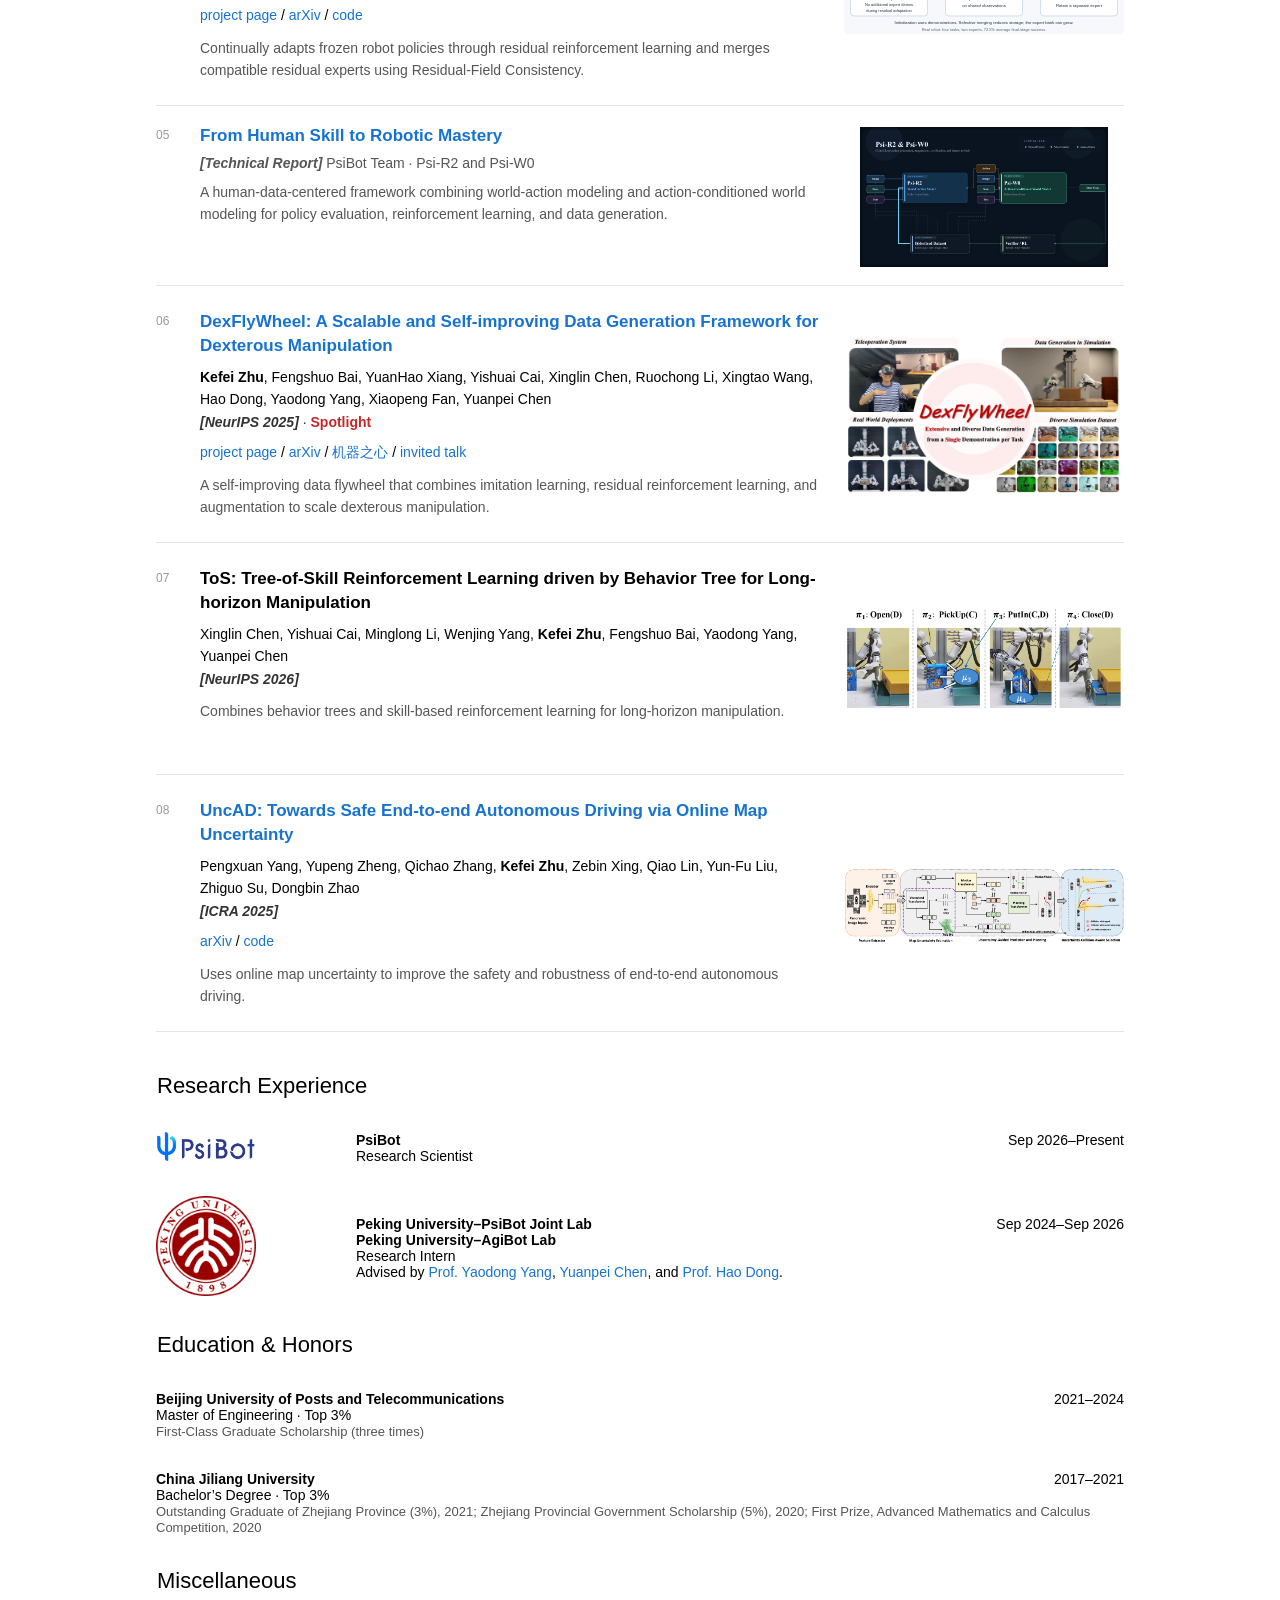
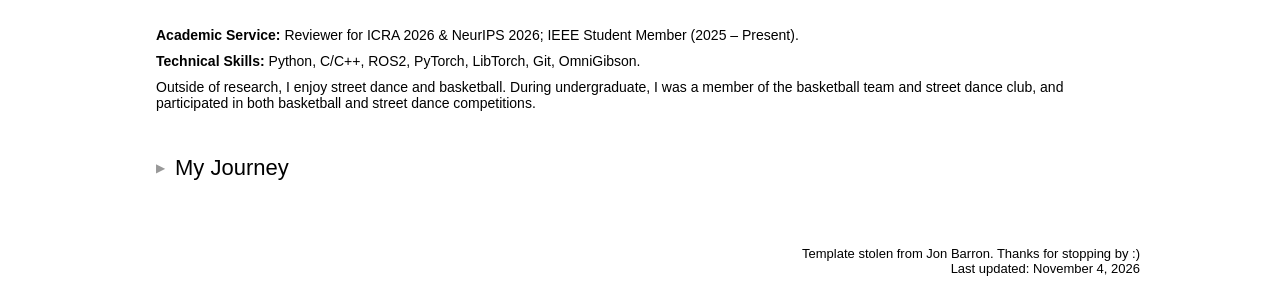
==== commit 3a3021eb: "Remove doctoral education entry" ====
--- a/index.html
+++ b/index.html
@@ -174,12 +174,6 @@
           <table style="width:100%;border:0;border-spacing:0;margin:0 auto;"><tbody>
             <tr>
               <td style="padding:16px;width:100%;vertical-align:middle;">
-                <strong>Harbin Institute of Technology</strong><span class="entry-date">2024&ndash;2026</span><br>
-                Ph.D. studies (quit)
-              </td>
-            </tr>
-            <tr>
-              <td style="padding:16px;width:100%;vertical-align:middle;">
                 <strong>Beijing University of Posts and Telecommunications</strong><span class="entry-date">2021&ndash;2024</span><br>
                 Master of Engineering &middot; Top 3%<br>
                 <span class="honors">First-Class Graduate Scholarship (three times)</span>
